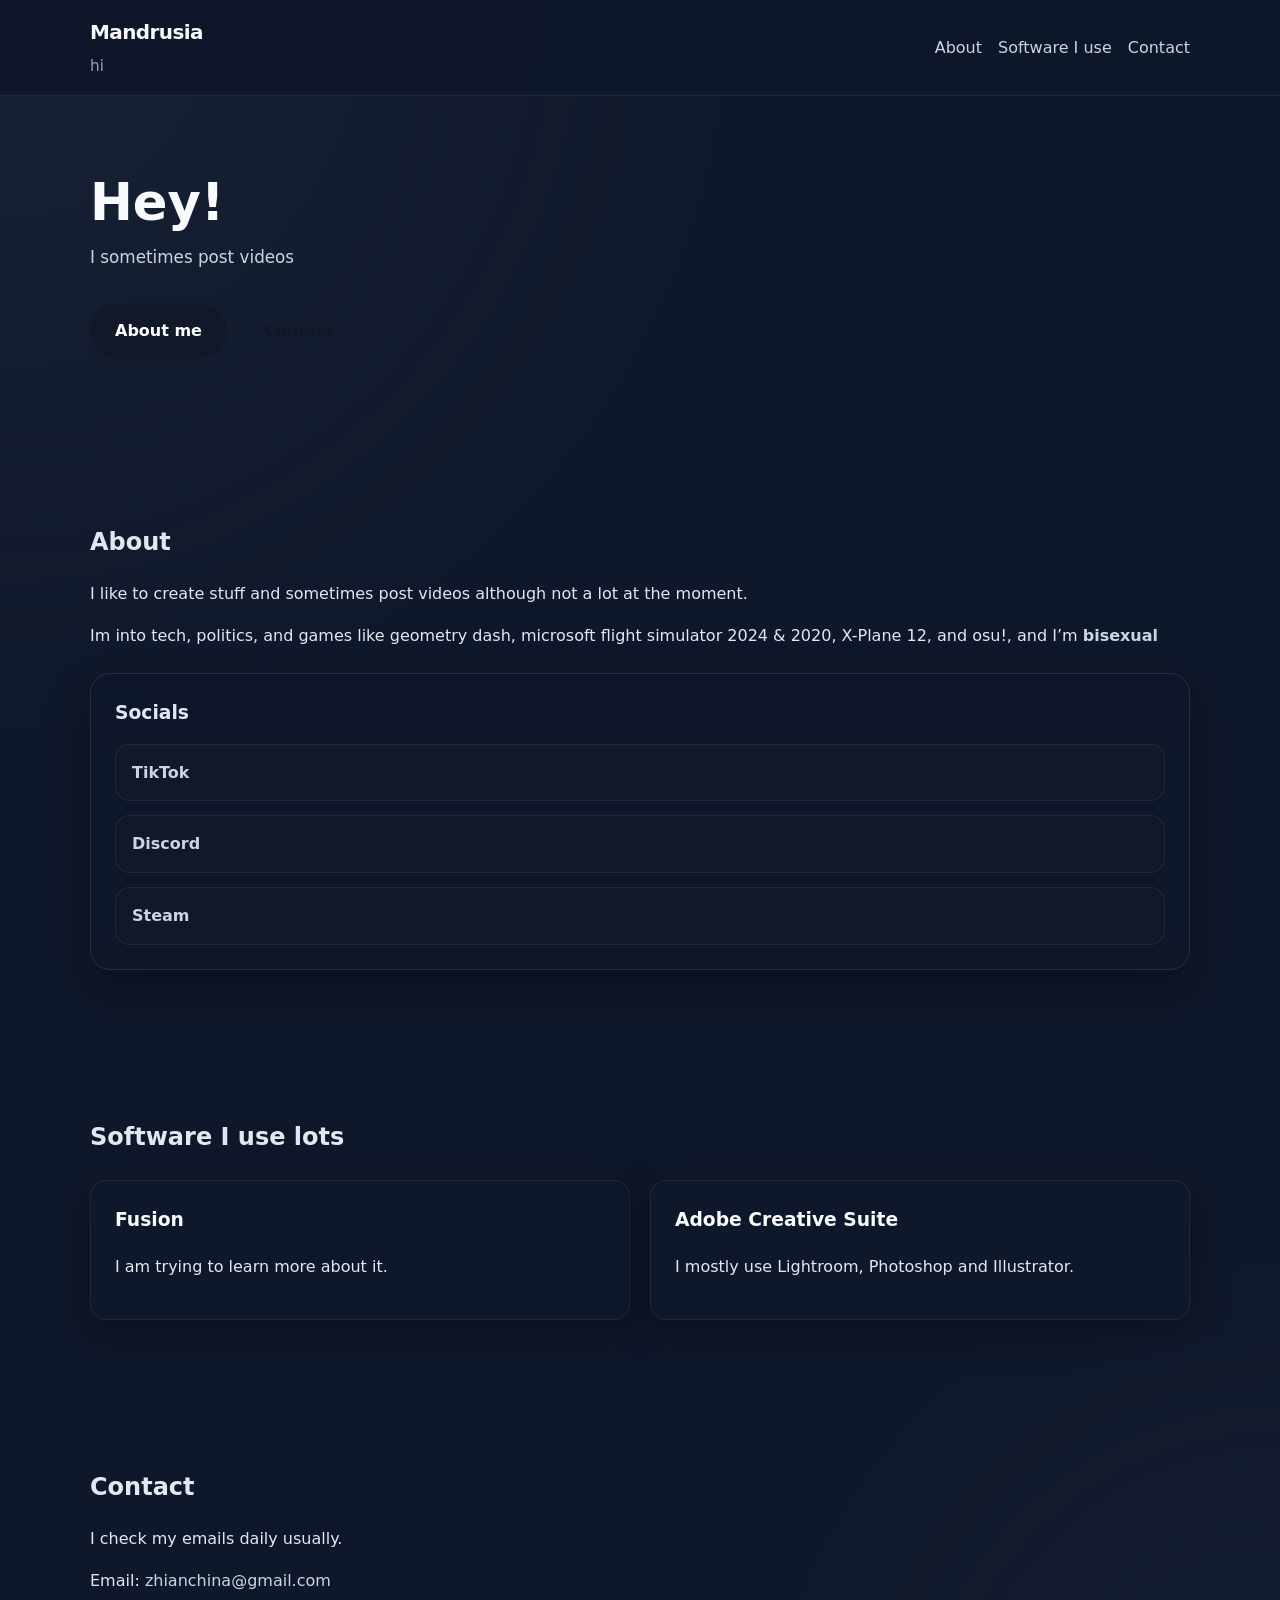
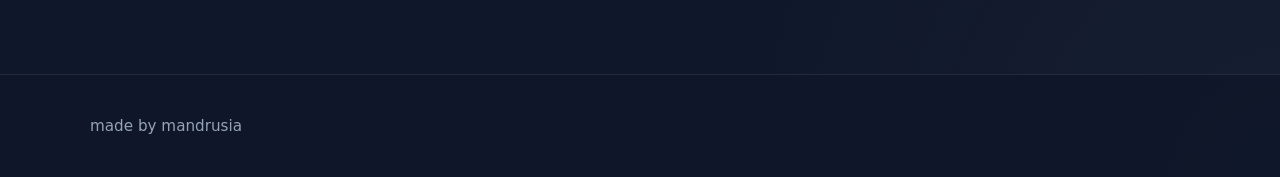
==== index.html @ 4f6c0bfd "Initial personal website base" ====
<!DOCTYPE html>
<html lang="en">
<head>
  <meta charset="UTF-8" />
  <meta name="viewport" content="width=device-width, initial-scale=1.0" />
  <title>Mandrusia</title>
  <link rel="stylesheet" href="styles.css" />
</head>
<body>
  <div class="page-wrapper">
    <header class="site-header">
      <div class="container header-inner">
        <div class="brand">
          <h1>Mandrusia</h1>
          <p class="subtitle">hi</p>
        </div>
        <nav class="site-nav" aria-label="Main navigation">
          <a href="#about">About</a>
          <a href="#projects">Software I use</a>
          <a href="#contact">Contact</a>
        </nav>
      </div>
    </header>

    <main>
      <section class="hero section" id="home">
        <div class="container">
          <h2>Hey!</h2>
          <p>I sometimes post videos</p>
          <div class="hero-actions">
            <a href="#about" class="button">About me</a>
            <a href="#contact" class="button secondary">Contact</a>
          </div>
        </div>
      </section>

      <section class="section" id="about">
        <div class="container">
          <h2>About</h2>
          <p>I like to create stuff and sometimes post videos although not a lot at the moment.</p>
          <p>Im into tech, politics, and games like geometry dash, microsoft flight simulator 2024 & 2020, X-Plane 12, and osu!, and I’m <span class="bisexual-flag" data-text="bisexual">bisexual</span></p>
          <div class="social-card">
            <h3>Socials</h3>
            <ul class="social-list">
              <li><a href="https://www.tiktok.com/@mandrusiatech" target="_blank" rel="noreferrer">TikTok</a></li>
              <li><a href="https://discord.com/users/693631240225685555" target="_blank" rel="noreferrer">Discord</a></li>
              <li><a href="https://steamcommunity.com/id/mandrusia/" target="_blank" rel="noreferrer">Steam</a></li>
            </ul>
          </div>
        </div>
      </section>

      <section class="section" id="projects">
        <div class="container">
          <h2>Software I use lots</h2>
          <div class="card-grid">
            <article class="card">
              <h3>Fusion</h3>
              <p>I am trying to learn more about it.</p>
            </article>
            <article class="card">
              <h3>Adobe Creative Suite</h3>
              <p>I mostly use Lightroom, Photoshop and Illustrator.</p>
            </article>
          </div>
        </div>
      </section>

      <section class="section" id="contact">
        <div class="container">
          <h2>Contact</h2>
          <p>I check my emails daily usually.</p>
          <p class="contact-info">Email: <a href="mailto:zhianchina@gmail.com">zhianchina@gmail.com</a></p>
        </div>
      </section>
    </main>

    <footer class="site-footer">
      <div class="container footer-inner">
        <p>made by mandrusia</p>
      </div>
    </footer>
  </div>
</body>
</html>
---- styles.css ----
:root {
  color-scheme: dark;
  font-family: Inter, system-ui, -apple-system, BlinkMacSystemFont, "Segoe UI", sans-serif;
  font-size: 16px;
  background: #0f172a;
  color: #e2e8f0;
}

* {
  box-sizing: border-box;
}

html,
body {
  margin: 0;
  min-height: 100%;
}

body {
  line-height: 1.6;
  background: radial-gradient(circle at top left, rgba(148, 163, 184, 0.08), transparent 35%),
    radial-gradient(circle at bottom right, rgba(148, 163, 184, 0.06), transparent 25%),
    #0f172a;
  color: #e2e8f0;
}

img {
  max-width: 100%;
  display: block;
}

a {
  color: #cbd5e1;
  text-decoration: none;
}

a:hover,
a:focus-visible {
  text-decoration: underline;
}

.page-wrapper {
  display: flex;
  flex-direction: column;
  min-height: 100vh;
}

.container {
  width: min(1100px, calc(100% - 2rem));
  margin: 0 auto;
}

.site-header {
  position: sticky;
  top: 0;
  z-index: 10;
  background: rgba(15, 23, 42, 0.95);
  backdrop-filter: blur(18px);
  border-bottom: 1px solid rgba(148, 163, 184, 0.12);
}

.header-inner {
  display: flex;
  align-items: center;
  justify-content: space-between;
  gap: 1rem;
  padding: 1rem 0;
}

.brand h1 {
  margin: 0;
  font-size: 1.25rem;
  letter-spacing: -0.03em;
  color: #f8fafc;
}

.brand .subtitle {
  margin: 0.4rem 0 0;
  color: #94a3b8;
  font-size: 0.95rem;
}

.site-nav {
  display: flex;
  gap: 1rem;
  flex-wrap: wrap;
}

.site-nav a {
  color: #cbd5e1;
  font-weight: 500;
}

.site-nav a:hover,
.site-nav a:focus-visible {
  color: #a5b4fc;
}

.section {
  padding: 4rem 0;
}

.hero {
  padding-top: 5rem;
  padding-bottom: 5rem;
}

.hero h2 {
  margin: 0 0 1rem;
  font-size: clamp(2.4rem, 4vw, 4.5rem);
  line-height: 1.02;
  color: #f8fafc;
}

.hero p {
  max-width: 42rem;
  margin: 0 0 2rem;
  color: #cbd5e1;
  font-size: 1.05rem;
}

.bisexual-flag {
  display: inline-block;
  color: #cbd5e1;
  font-weight: 700;
  transition: color 220ms ease, transform 220ms ease;
}

.bisexual-flag:hover,
.bisexual-flag:focus-visible {
  color: transparent;
  background-image: linear-gradient(45deg, #D60270 0%, #D60270 33.333%, #9B4F96 33.333%, #9B4F96 66.666%, #0038A8 66.666%, #0038A8 100%);
  background-clip: text;
  -webkit-background-clip: text;
  -webkit-text-fill-color: transparent;
  transform: translateY(-1px);
}

.hero-actions {
  display: flex;
  flex-wrap: wrap;
  gap: 0.75rem;
}

.button {
  position: relative;
  overflow: hidden;
  display: inline-flex;
  align-items: center;
  justify-content: center;
  padding: 0.9rem 1.5rem;
  border-radius: 999px;
  border: 1px solid transparent;
  background: #111827;
  color: white;
  font-weight: 600;
  transition: color 220ms ease, transform 220ms ease;
  z-index: 1;
}

.button::before {
  content: "";
  position: absolute;
  inset: 0;
  background: linear-gradient(
    45deg,
    rgba(255, 147, 147, 0.55) 0%,
    rgba(255, 222, 140, 0.55) 22%,
    rgba(177, 224, 174, 0.55) 44%,
    rgba(143, 191, 246, 0.55) 66%,
    rgba(203, 160, 245, 0.55) 88%
  );
  transform: translateX(-110%);
  opacity: 0;
  transition: transform 360ms cubic-bezier(0.22, 1, 0.36, 1), opacity 200ms ease;
  z-index: -1;
}

.button:hover::before,
.button:focus-visible::before {
  transform: translateX(0);
  opacity: 1;
}

.button:hover,
.button:focus-visible {
  color: #111827;
  transform: translateY(-1px);
}

.button.secondary {
  background: transparent;
  color: #111827;
  border-color: rgba(17, 24, 39, 0.12);
}

.button > * {
  position: relative;
  z-index: 1;
}

.card-grid {
  display: grid;
  grid-template-columns: repeat(auto-fit, minmax(260px, 1fr));
  gap: 1.25rem;
  margin-top: 1.5rem;
}

.card {
  padding: 1.5rem;
  background: #0f172a;
  border: 1px solid rgba(148, 163, 184, 0.12);
  border-radius: 1rem;
  box-shadow: 0 12px 40px rgba(0, 0, 0, 0.3);
}

.card h3 {
  margin-top: 0;
  color: #f8fafc;
}

.social-card {
  margin-top: 1.5rem;
  padding: 1.5rem;
  background: linear-gradient(180deg, rgba(15, 23, 42, 0.96), rgba(15, 23, 42, 0.98));
  border: 1px solid rgba(148, 163, 184, 0.16);
  border-radius: 1.25rem;
  box-shadow: 0 18px 45px rgba(0, 0, 0, 0.3);
}

.social-card h3 {
  margin: 0 0 1rem;
  color: #e2e8f0;
}

.social-list {
  list-style: none;
  margin: 0;
  padding: 0;
  display: grid;
  gap: 0.85rem;
}

.social-list li {
  background: #111827;
  border: 1px solid rgba(148, 163, 184, 0.12);
  border-radius: 0.9rem;
}

.social-list a {
  display: block;
  position: relative;
  width: 100%;
  padding: 0.95rem 1rem;
  color: #cbd5e1;
  font-weight: 600;
  overflow: hidden;
  border-radius: 0.9rem;
  transition: color 220ms ease, transform 220ms ease;
}

.social-list a::before {
  content: "";
  position: absolute;
  inset: 0;
  border-radius: inherit;
  background: linear-gradient(
    45deg,
    rgba(255, 99, 132, 0.35) 0%,
    rgba(253, 186, 116, 0.35) 22%,
    rgba(110, 231, 183, 0.35) 44%,
    rgba(129, 140, 248, 0.35) 66%,
    rgba(192, 132, 252, 0.35) 88%
  );
  transform: translateX(-110%);
  opacity: 0;
  transition: transform 360ms cubic-bezier(0.22, 1, 0.36, 1), opacity 200ms ease;
  z-index: -1;
}

.social-list a:hover::before,
.social-list a:focus-visible::before {
  transform: translateX(0);
  opacity: 1;
}

.social-list a:hover,
.social-list a:focus-visible {
  color: #111827;
  transform: translateY(-1px);
  text-decoration: none;
}

.social-list a:hover,
.social-list a:focus-visible {
  text-decoration: none;
}

.site-footer {
  margin-top: auto;
  padding: 1.5rem 0;
  border-top: 1px solid rgba(148, 163, 184, 0.14);
  background: rgba(15, 23, 42, 0.95);
}

.footer-inner {
  display: flex;
  justify-content: space-between;
  align-items: center;
  gap: 1rem;
  color: #94a3b8;
  font-size: 0.95rem;
}

.contact-info {
  margin-top: 1rem;
}

@media (max-width: 720px) {
  .header-inner,
  .footer-inner {
    flex-direction: column;
    align-items: flex-start;
  }

  .hero-actions {
    flex-direction: column;
    align-items: flex-start;
  }
}
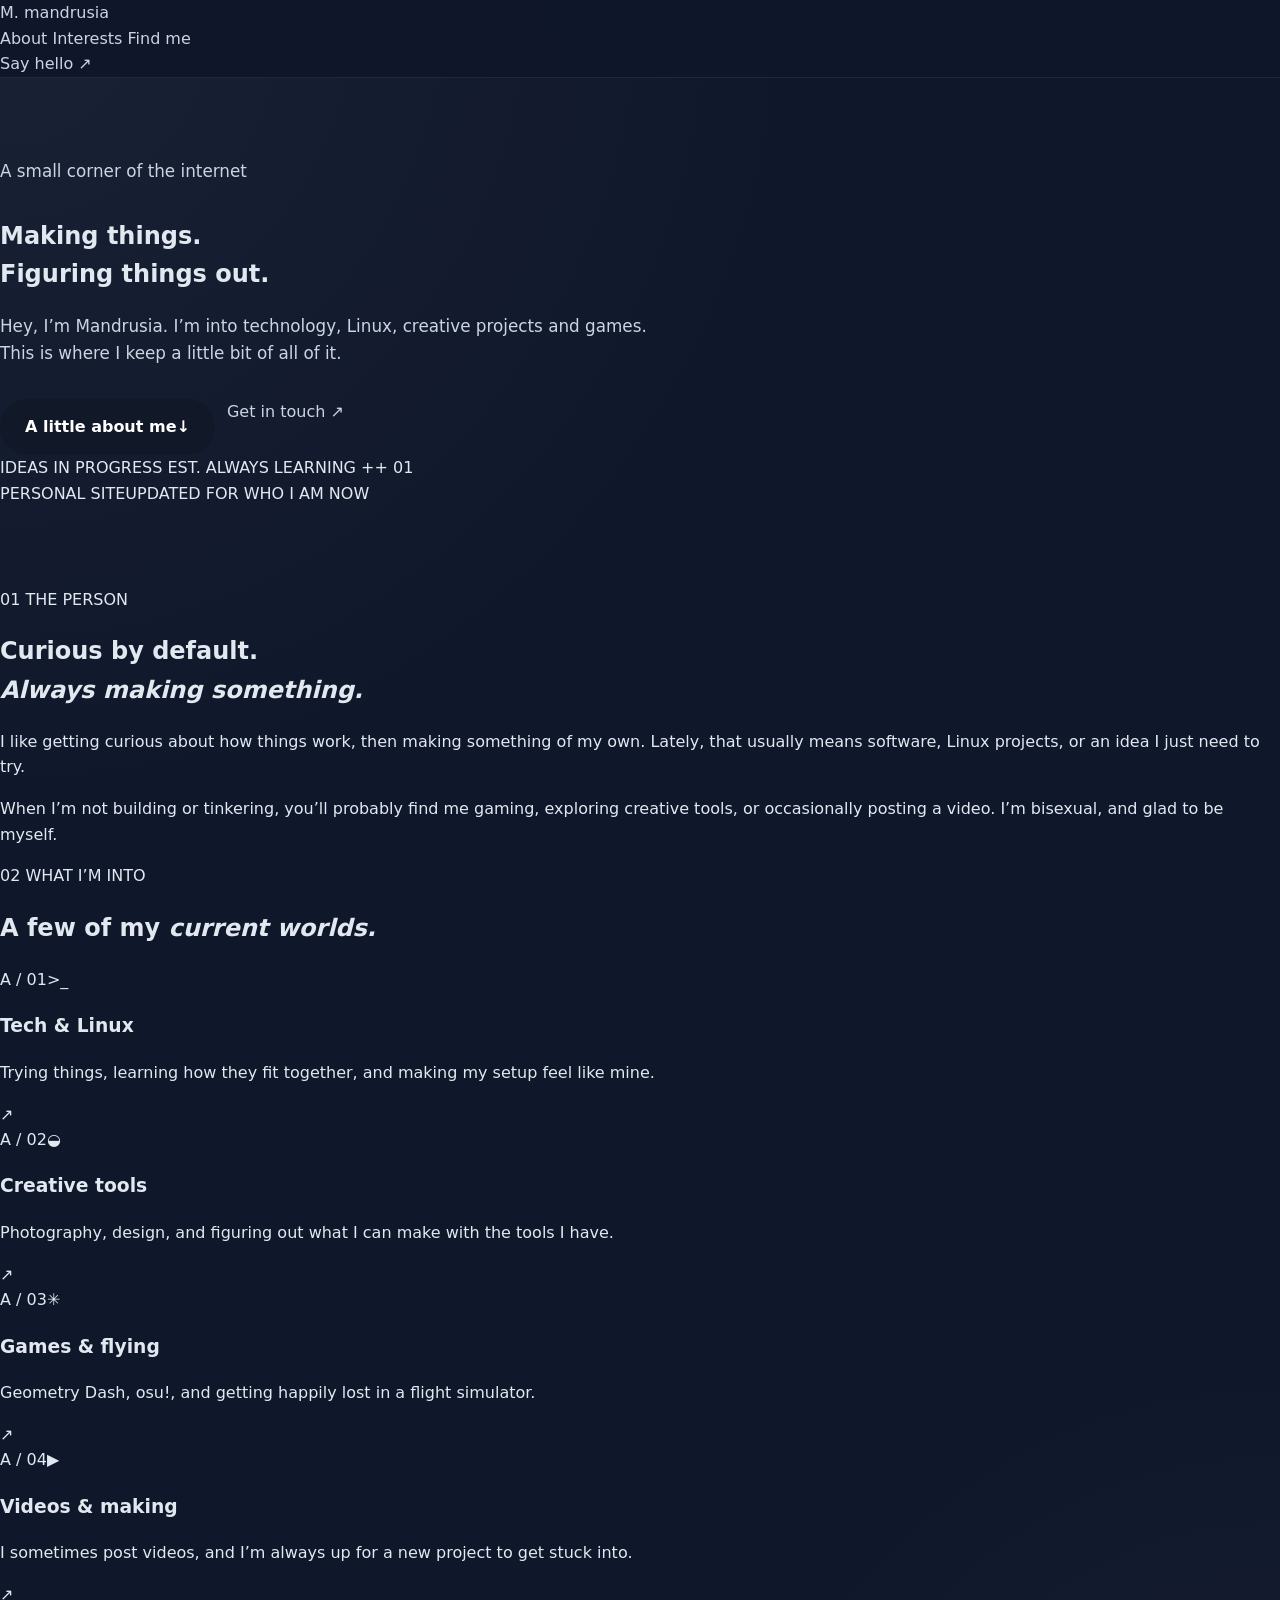
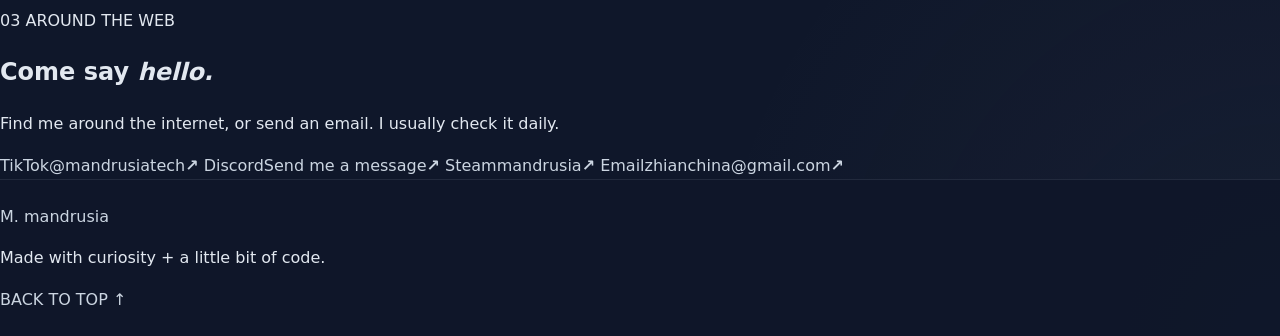
==== commit f86cf4fa: "Revamp personal homepage content and layout" ====
--- a/index.html
+++ b/index.html
@@ -3,82 +3,106 @@
 <head>
   <meta charset="UTF-8" />
   <meta name="viewport" content="width=device-width, initial-scale=1.0" />
-  <title>Mandrusia</title>
+  <meta name="theme-color" content="#10120f" />
+  <meta name="description" content="The personal corner of the internet belonging to Mandrusia: software, Linux, creative projects, and games." />
+  <title>Mandrusia — making things, figuring things out</title>
+  <link rel="preconnect" href="https://fonts.googleapis.com" />
+  <link rel="preconnect" href="https://fonts.gstatic.com" crossorigin />
+  <link href="https://fonts.googleapis.com/css2?family=DM+Mono:wght@400;500&family=Manrope:wght@400;500;600;700;800&display=swap" rel="stylesheet" />
   <link rel="stylesheet" href="styles.css" />
 </head>
 <body>
-  <div class="page-wrapper">
+  <div class="site-shell">
     <header class="site-header">
-      <div class="container header-inner">
-        <div class="brand">
-          <h1>Mandrusia</h1>
-          <p class="subtitle">hi</p>
-        </div>
-        <nav class="site-nav" aria-label="Main navigation">
-          <a href="#about">About</a>
-          <a href="#projects">Software I use</a>
-          <a href="#contact">Contact</a>
-        </nav>
-      </div>
+      <a class="wordmark" href="#top" aria-label="Mandrusia home"><span class="wordmark-mark">M<span>.</span></span> mandrusia</a>
+      <nav aria-label="Main navigation">
+        <a href="#about">About</a>
+        <a href="#interests">Interests</a>
+        <a href="#find-me">Find me</a>
+      </nav>
+      <a class="header-link" href="mailto:zhianchina@gmail.com">Say hello <span aria-hidden="true">↗</span></a>
     </header>
 
-    <main>
-      <section class="hero section" id="home">
-        <div class="container">
-          <h2>Hey!</h2>
-          <p>I sometimes post videos</p>
+    <main id="top">
+      <section class="hero">
+        <div class="hero-copy">
+          <p class="eyebrow"><span class="status-dot"></span> A small corner of the internet</p>
+          <h1>Making things.<br /><span>Figuring things out.</span></h1>
+          <p class="hero-intro">Hey, I’m Mandrusia. I’m into technology, Linux, creative projects and games. This is where I keep a little bit of all of it.</p>
           <div class="hero-actions">
-            <a href="#about" class="button">About me</a>
-            <a href="#contact" class="button secondary">Contact</a>
+            <a class="button button-primary" href="#about">A little about me <span aria-hidden="true">↓</span></a>
+            <a class="text-link" href="mailto:zhianchina@gmail.com">Get in touch <span aria-hidden="true">↗</span></a>
+          </div>
+        </div>
+        <div class="hero-art" aria-hidden="true">
+          <div class="orbit orbit-one"></div><div class="orbit orbit-two"></div>
+          <div class="orb orb-large"></div><div class="orb orb-small"></div>
+          <span class="art-label label-top">IDEAS IN PROGRESS</span>
+          <span class="art-label label-bottom">EST. ALWAYS LEARNING</span>
+          <span class="art-cross cross-one">+</span><span class="art-cross cross-two">+</span>
+          <span class="art-number">01</span>
+        </div>
+        <div class="hero-meta"><span>PERSONAL SITE</span><span>UPDATED FOR WHO I AM NOW <i></i></span></div>
+      </section>
+
+      <section class="intro section-grid" id="about">
+        <div class="section-label"><span>01</span> THE PERSON</div>
+        <div class="section-content">
+          <h2>Curious by default.<br /><em>Always making something.</em></h2>
+          <div class="intro-columns">
+            <p>I like getting curious about how things work, then making something of my own. Lately, that usually means software, Linux projects, or an idea I just need to try.</p>
+            <p>When I’m not building or tinkering, you’ll probably find me gaming, exploring creative tools, or occasionally posting a video. I’m bisexual, and glad to be myself.</p>
           </div>
         </div>
       </section>
 
-      <section class="section" id="about">
-        <div class="container">
-          <h2>About</h2>
-          <p>I like to create stuff and sometimes post videos although not a lot at the moment.</p>
-          <p>Im into tech, politics, and games like geometry dash, microsoft flight simulator 2024 & 2020, X-Plane 12, and osu!, and I’m <span class="bisexual-flag" data-text="bisexual">bisexual</span></p>
-          <div class="social-card">
-            <h3>Socials</h3>
-            <ul class="social-list">
-              <li><a href="https://www.tiktok.com/@mandrusiatech" target="_blank" rel="noreferrer">TikTok</a></li>
-              <li><a href="https://discord.com/users/693631240225685555" target="_blank" rel="noreferrer">Discord</a></li>
-              <li><a href="https://steamcommunity.com/id/mandrusia/" target="_blank" rel="noreferrer">Steam</a></li>
-            </ul>
-          </div>
-        </div>
-      </section>
-
-      <section class="section" id="projects">
-        <div class="container">
-          <h2>Software I use lots</h2>
-          <div class="card-grid">
-            <article class="card">
-              <h3>Fusion</h3>
-              <p>I am trying to learn more about it.</p>
+      <section class="interests section-grid" id="interests">
+        <div class="section-label"><span>02</span> WHAT I’M INTO</div>
+        <div class="section-content">
+          <h2>A few of my <em>current worlds.</em></h2>
+          <div class="interest-grid">
+            <article class="interest-card">
+              <span class="card-index">A / 01</span><span class="card-icon icon-terminal">&gt;_</span>
+              <h3>Tech &amp; Linux</h3><p>Trying things, learning how they fit together, and making my setup feel like mine.</p>
+              <span class="card-arrow" aria-hidden="true">↗</span>
             </article>
-            <article class="card">
-              <h3>Adobe Creative Suite</h3>
-              <p>I mostly use Lightroom, Photoshop and Illustrator.</p>
+            <article class="interest-card">
+              <span class="card-index">A / 02</span><span class="card-icon icon-shape">◒</span>
+              <h3>Creative tools</h3><p>Photography, design, and figuring out what I can make with the tools I have.</p>
+              <span class="card-arrow" aria-hidden="true">↗</span>
+            </article>
+            <article class="interest-card">
+              <span class="card-index">A / 03</span><span class="card-icon icon-game">✳</span>
+              <h3>Games &amp; flying</h3><p>Geometry Dash, osu!, and getting happily lost in a flight simulator.</p>
+              <span class="card-arrow" aria-hidden="true">↗</span>
+            </article>
+            <article class="interest-card">
+              <span class="card-index">A / 04</span><span class="card-icon icon-video">▶</span>
+              <h3>Videos &amp; making</h3><p>I sometimes post videos, and I’m always up for a new project to get stuck into.</p>
+              <span class="card-arrow" aria-hidden="true">↗</span>
             </article>
           </div>
         </div>
       </section>
 
-      <section class="section" id="contact">
-        <div class="container">
-          <h2>Contact</h2>
-          <p>I check my emails daily usually.</p>
-          <p class="contact-info">Email: <a href="mailto:zhianchina@gmail.com">zhianchina@gmail.com</a></p>
+      <section class="socials section-grid" id="find-me">
+        <div class="section-label"><span>03</span> AROUND THE WEB</div>
+        <div class="section-content social-content">
+          <div><h2>Come say <em>hello.</em></h2><p>Find me around the internet, or send an email. I usually check it daily.</p></div>
+          <div class="social-links">
+            <a href="https://www.tiktok.com/@mandrusiatech" target="_blank" rel="noopener noreferrer"><span>TikTok</span><span>@mandrusiatech</span><b aria-hidden="true">↗</b></a>
+            <a href="https://discord.com/users/693631240225685555" target="_blank" rel="noopener noreferrer"><span>Discord</span><span>Send me a message</span><b aria-hidden="true">↗</b></a>
+            <a href="https://steamcommunity.com/id/mandrusia/" target="_blank" rel="noopener noreferrer"><span>Steam</span><span>mandrusia</span><b aria-hidden="true">↗</b></a>
+            <a href="mailto:zhianchina@gmail.com"><span>Email</span><span>zhianchina@gmail.com</span><b aria-hidden="true">↗</b></a>
+          </div>
         </div>
       </section>
     </main>
 
     <footer class="site-footer">
-      <div class="container footer-inner">
-        <p>made by mandrusia</p>
-      </div>
+      <a class="wordmark" href="#top"><span class="wordmark-mark">M<span>.</span></span> mandrusia</a>
+      <p>Made with curiosity <span aria-label="and">+</span> a little bit of code.</p>
+      <a href="#top" class="back-top">BACK TO TOP ↑</a>
     </footer>
   </div>
 </body>
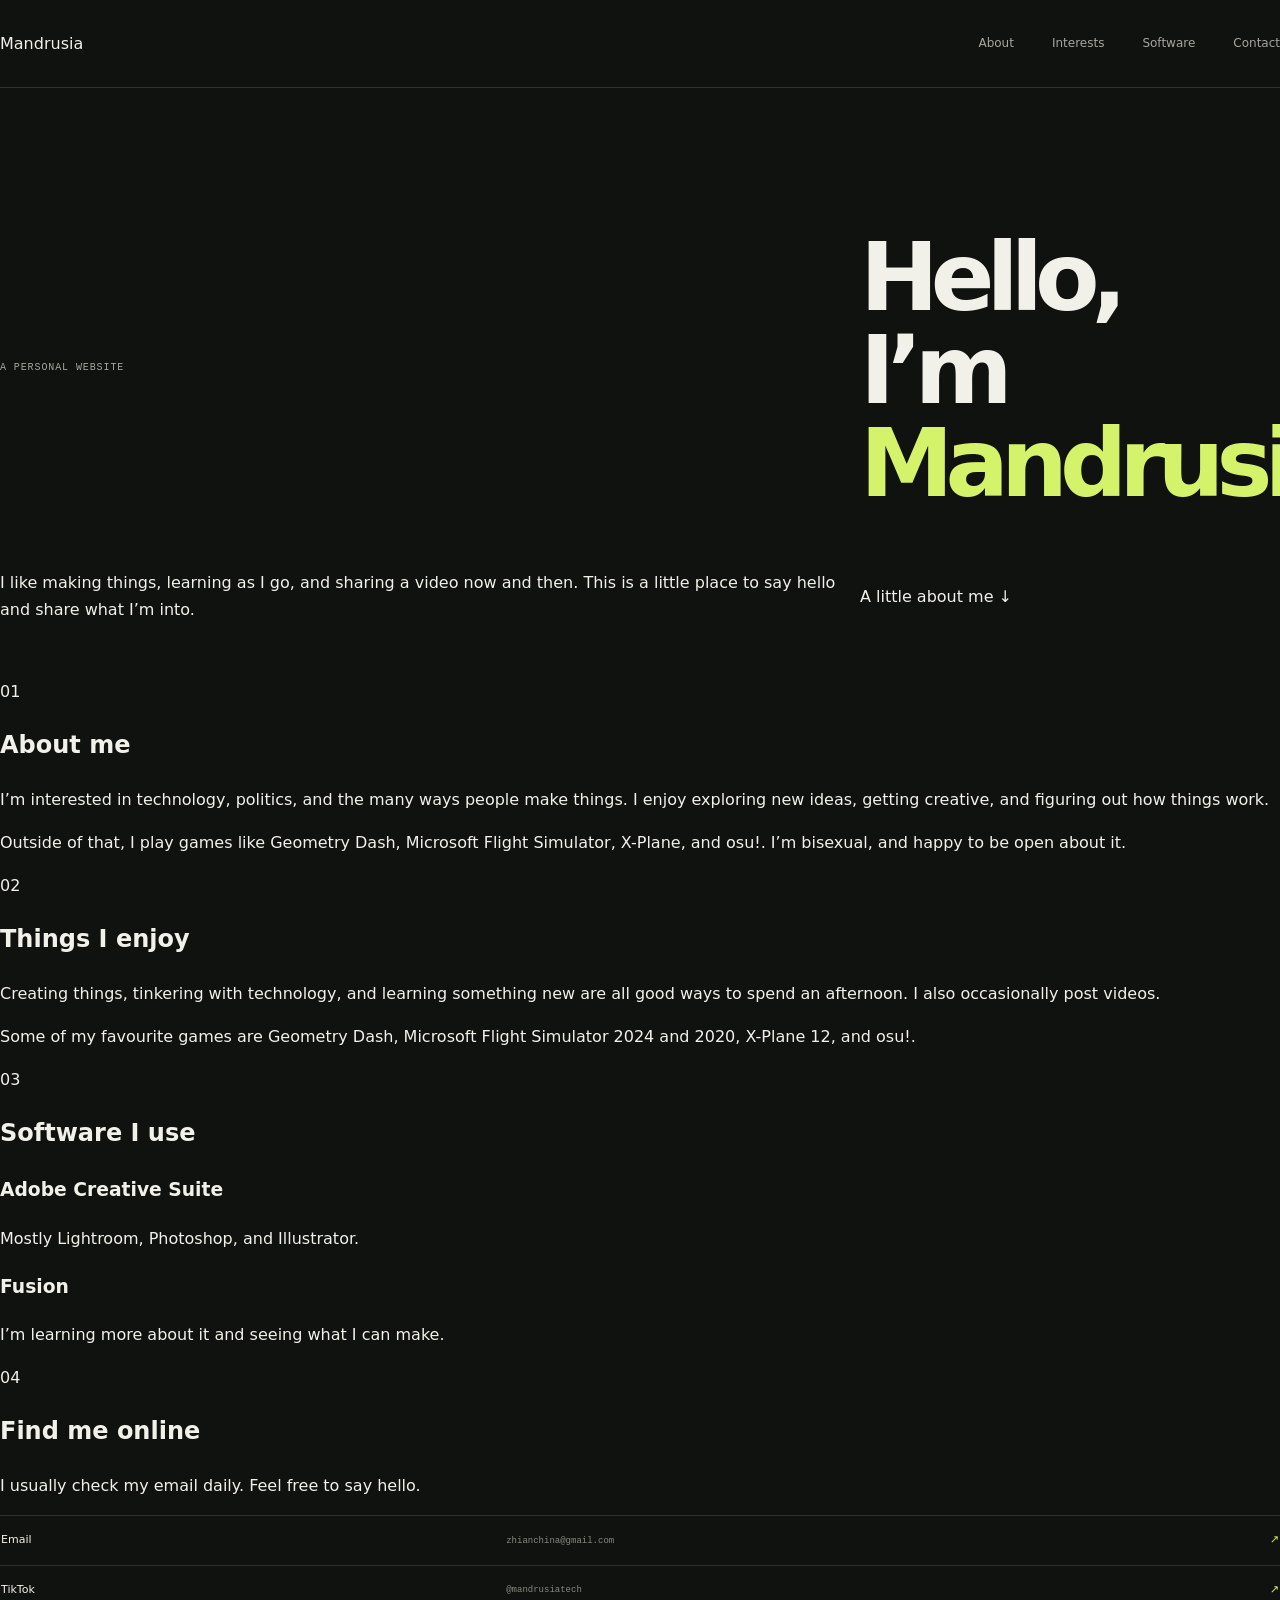
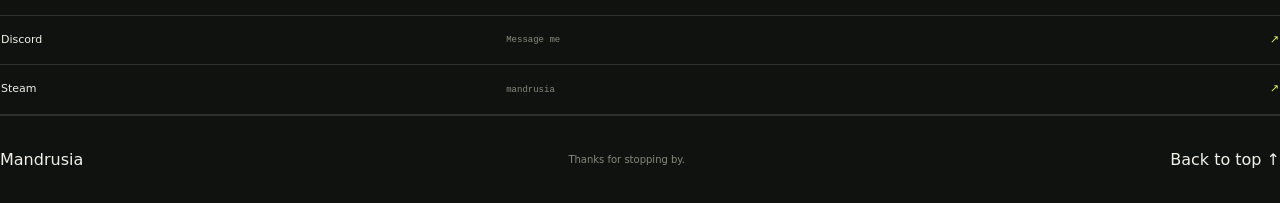
==== commit eac1bf90: "Simplify personal site copy and structure" ====
--- a/index.html
+++ b/index.html
@@ -1,108 +1,75 @@
-<!DOCTYPE html>
+<!doctype html>
 <html lang="en">
 <head>
-  <meta charset="UTF-8" />
-  <meta name="viewport" content="width=device-width, initial-scale=1.0" />
-  <meta name="theme-color" content="#10120f" />
-  <meta name="description" content="The personal corner of the internet belonging to Mandrusia: software, Linux, creative projects, and games." />
-  <title>Mandrusia — making things, figuring things out</title>
-  <link rel="preconnect" href="https://fonts.googleapis.com" />
-  <link rel="preconnect" href="https://fonts.gstatic.com" crossorigin />
-  <link href="https://fonts.googleapis.com/css2?family=DM+Mono:wght@400;500&family=Manrope:wght@400;500;600;700;800&display=swap" rel="stylesheet" />
+  <meta charset="utf-8" />
+  <meta name="viewport" content="width=device-width, initial-scale=1" />
+  <meta name="theme-color" content="#000000" />
+  <meta name="description" content="A little about Mandrusia: technology, creative projects, games, and the things I enjoy." />
+  <title>Mandrusia — personal website</title>
   <link rel="stylesheet" href="styles.css" />
 </head>
 <body>
-  <div class="site-shell">
+  <div class="page">
     <header class="site-header">
-      <a class="wordmark" href="#top" aria-label="Mandrusia home"><span class="wordmark-mark">M<span>.</span></span> mandrusia</a>
+      <a class="site-name" href="#top">Mandrusia</a>
       <nav aria-label="Main navigation">
         <a href="#about">About</a>
         <a href="#interests">Interests</a>
-        <a href="#find-me">Find me</a>
+        <a href="#software">Software</a>
+        <a href="#contact">Contact</a>
       </nav>
-      <a class="header-link" href="mailto:zhianchina@gmail.com">Say hello <span aria-hidden="true">↗</span></a>
     </header>
 
     <main id="top">
-      <section class="hero">
-        <div class="hero-copy">
-          <p class="eyebrow"><span class="status-dot"></span> A small corner of the internet</p>
-          <h1>Making things.<br /><span>Figuring things out.</span></h1>
-          <p class="hero-intro">Hey, I’m Mandrusia. I’m into technology, Linux, creative projects and games. This is where I keep a little bit of all of it.</p>
-          <div class="hero-actions">
-            <a class="button button-primary" href="#about">A little about me <span aria-hidden="true">↓</span></a>
-            <a class="text-link" href="mailto:zhianchina@gmail.com">Get in touch <span aria-hidden="true">↗</span></a>
-          </div>
-        </div>
-        <div class="hero-art" aria-hidden="true">
-          <div class="orbit orbit-one"></div><div class="orbit orbit-two"></div>
-          <div class="orb orb-large"></div><div class="orb orb-small"></div>
-          <span class="art-label label-top">IDEAS IN PROGRESS</span>
-          <span class="art-label label-bottom">EST. ALWAYS LEARNING</span>
-          <span class="art-cross cross-one">+</span><span class="art-cross cross-two">+</span>
-          <span class="art-number">01</span>
-        </div>
-        <div class="hero-meta"><span>PERSONAL SITE</span><span>UPDATED FOR WHO I AM NOW <i></i></span></div>
+      <section class="hero" aria-labelledby="greeting">
+        <p class="eyebrow">A personal website</p>
+        <h1 id="greeting">Hello, I’m <span>Mandrusia.</span></h1>
+        <p class="lead">I like making things, learning as I go, and sharing a video now and then. This is a little place to say hello and share what I’m into.</p>
+        <a class="inline-link" href="#about">A little about me <span aria-hidden="true">↓</span></a>
       </section>
 
-      <section class="intro section-grid" id="about">
-        <div class="section-label"><span>01</span> THE PERSON</div>
-        <div class="section-content">
-          <h2>Curious by default.<br /><em>Always making something.</em></h2>
-          <div class="intro-columns">
-            <p>I like getting curious about how things work, then making something of my own. Lately, that usually means software, Linux projects, or an idea I just need to try.</p>
-            <p>When I’m not building or tinkering, you’ll probably find me gaming, exploring creative tools, or occasionally posting a video. I’m bisexual, and glad to be myself.</p>
-          </div>
+      <section class="content-section" id="about">
+        <div class="section-heading"><span class="section-number">01</span><h2>About me</h2></div>
+        <div class="section-body">
+          <p>I’m interested in technology, politics, and the many ways people make things. I enjoy exploring new ideas, getting creative, and figuring out how things work.</p>
+          <p>Outside of that, I play games like Geometry Dash, Microsoft Flight Simulator, X-Plane, and osu!. I’m bisexual, and happy to be open about it.</p>
         </div>
       </section>
 
-      <section class="interests section-grid" id="interests">
-        <div class="section-label"><span>02</span> WHAT I’M INTO</div>
-        <div class="section-content">
-          <h2>A few of my <em>current worlds.</em></h2>
-          <div class="interest-grid">
-            <article class="interest-card">
-              <span class="card-index">A / 01</span><span class="card-icon icon-terminal">&gt;_</span>
-              <h3>Tech &amp; Linux</h3><p>Trying things, learning how they fit together, and making my setup feel like mine.</p>
-              <span class="card-arrow" aria-hidden="true">↗</span>
-            </article>
-            <article class="interest-card">
-              <span class="card-index">A / 02</span><span class="card-icon icon-shape">◒</span>
-              <h3>Creative tools</h3><p>Photography, design, and figuring out what I can make with the tools I have.</p>
-              <span class="card-arrow" aria-hidden="true">↗</span>
-            </article>
-            <article class="interest-card">
-              <span class="card-index">A / 03</span><span class="card-icon icon-game">✳</span>
-              <h3>Games &amp; flying</h3><p>Geometry Dash, osu!, and getting happily lost in a flight simulator.</p>
-              <span class="card-arrow" aria-hidden="true">↗</span>
-            </article>
-            <article class="interest-card">
-              <span class="card-index">A / 04</span><span class="card-icon icon-video">▶</span>
-              <h3>Videos &amp; making</h3><p>I sometimes post videos, and I’m always up for a new project to get stuck into.</p>
-              <span class="card-arrow" aria-hidden="true">↗</span>
-            </article>
-          </div>
+      <section class="content-section" id="interests">
+        <div class="section-heading"><span class="section-number">02</span><h2>Things I enjoy</h2></div>
+        <div class="section-body">
+          <p>Creating things, tinkering with technology, and learning something new are all good ways to spend an afternoon. I also occasionally post videos.</p>
+          <p>Some of my favourite games are <span class="plain-list">Geometry Dash, Microsoft Flight Simulator 2024 and 2020, X-Plane 12, and osu!.</span></p>
         </div>
       </section>
 
-      <section class="socials section-grid" id="find-me">
-        <div class="section-label"><span>03</span> AROUND THE WEB</div>
-        <div class="section-content social-content">
-          <div><h2>Come say <em>hello.</em></h2><p>Find me around the internet, or send an email. I usually check it daily.</p></div>
+      <section class="content-section" id="software">
+        <div class="section-heading"><span class="section-number">03</span><h2>Software I use</h2></div>
+        <div class="section-body software-list">
+          <article><h3>Adobe Creative Suite</h3><p>Mostly Lightroom, Photoshop, and Illustrator.</p></article>
+          <article><h3>Fusion</h3><p>I’m learning more about it and seeing what I can make.</p></article>
+        </div>
+      </section>
+
+      <section class="content-section contact-section" id="contact">
+        <div class="section-heading"><span class="section-number">04</span><h2>Find me online</h2></div>
+        <div class="section-body">
+          <p>I usually check my email daily. Feel free to say hello.</p>
           <div class="social-links">
+            <a href="mailto:zhianchina@gmail.com"><span>Email</span><span>zhianchina@gmail.com</span><b aria-hidden="true">↗</b></a>
             <a href="https://www.tiktok.com/@mandrusiatech" target="_blank" rel="noopener noreferrer"><span>TikTok</span><span>@mandrusiatech</span><b aria-hidden="true">↗</b></a>
-            <a href="https://discord.com/users/693631240225685555" target="_blank" rel="noopener noreferrer"><span>Discord</span><span>Send me a message</span><b aria-hidden="true">↗</b></a>
+            <a href="https://discord.com/users/693631240225685555" target="_blank" rel="noopener noreferrer"><span>Discord</span><span>Message me</span><b aria-hidden="true">↗</b></a>
             <a href="https://steamcommunity.com/id/mandrusia/" target="_blank" rel="noopener noreferrer"><span>Steam</span><span>mandrusia</span><b aria-hidden="true">↗</b></a>
-            <a href="mailto:zhianchina@gmail.com"><span>Email</span><span>zhianchina@gmail.com</span><b aria-hidden="true">↗</b></a>
           </div>
         </div>
       </section>
     </main>
 
     <footer class="site-footer">
-      <a class="wordmark" href="#top"><span class="wordmark-mark">M<span>.</span></span> mandrusia</a>
-      <p>Made with curiosity <span aria-label="and">+</span> a little bit of code.</p>
-      <a href="#top" class="back-top">BACK TO TOP ↑</a>
+      <a class="site-name" href="#top">Mandrusia</a>
+      <p>Thanks for stopping by.</p>
+      <a class="top-link" href="#top">Back to top ↑</a>
     </footer>
   </div>
 </body>
--- a/styles.css
+++ b/styles.css
@@ -1,330 +1,115 @@
 :root {
   color-scheme: dark;
-  font-family: Inter, system-ui, -apple-system, BlinkMacSystemFont, "Segoe UI", sans-serif;
-  font-size: 16px;
-  background: #0f172a;
-  color: #e2e8f0;
+  --bg: #10120f;
+  --panel: #171a16;
+  --text: #f1f0e9;
+  --muted: #a5a79d;
+  --line: rgba(225, 229, 211, .14);
+  --lime: #d4f36a;
+  --mono: "DM Mono", monospace;
+  --sans: "Manrope", system-ui, sans-serif;
 }
-
-* {
-  box-sizing: border-box;
+* { box-sizing: border-box; }
+html { scroll-behavior: smooth; scroll-padding-top: 92px; }
+body { margin: 0; background: var(--bg); color: var(--text); font: 16px/1.7 var(--sans); }
+a { color: inherit; text-decoration: none; }
+a:focus-visible { outline: 2px solid var(--lime); outline-offset: 5px; }
+::selection { color: var(--bg); background: var(--lime); }
+.site-shell { width: min(1200px, calc(100% - 88px)); margin-inline: auto; }
+.site-header { height: 88px; display: flex; align-items: center; justify-content: space-between; border-bottom: 1px solid var(--line); }
+.wordmark { display: inline-flex; gap: 10px; align-items: center; font-size: 14px; font-weight: 800; letter-spacing: -.04em; }
+.wordmark-mark { font-size: 19px; letter-spacing: -.1em; }
+.wordmark-mark span { color: var(--lime); }
+.site-header nav { display: flex; gap: 38px; color: var(--muted); font-size: 12px; }
+.site-header nav a, .header-link, .text-link { transition: color .2s ease; }
+.site-header nav a:hover, .header-link:hover, .text-link:hover { color: var(--lime); }
+.header-link { font-size: 12px; font-weight: 700; }
+.header-link span { color: var(--lime); margin-left: 8px; }
+.hero { min-height: 590px; padding: 105px 0 28px; position: relative; display: grid; grid-template-columns: 1fr 420px; align-items: center; }
+.hero-copy { position: relative; z-index: 1; padding-bottom: 48px; }
+.eyebrow, .section-label, .hero-meta, .art-label, .art-number, .card-index, .back-top { font: 10px/1.5 var(--mono); letter-spacing: .09em; }
+.eyebrow { display: flex; align-items: center; gap: 10px; color: var(--muted); text-transform: uppercase; }
+.status-dot { width: 7px; height: 7px; border-radius: 50%; background: var(--lime); box-shadow: 0 0 14px rgba(212,243,106,.55); }
+h1 { margin: 28px 0 22px; font-size: clamp(54px, 7.6vw, 94px); line-height: .99; letter-spacing: -.085em; font-weight: 600; }
+h1 span { color: var(--lime); }
+.hero-intro { max-width: 475px; color: var(--muted); font-size: 15px; line-height: 1.9; }
+.hero-actions { display: flex; align-items: center; gap: 27px; margin-top: 34px; }
+.button { display: inline-flex; gap: 22px; align-items: center; padding: 12px 17px; font-size: 11px; font-weight: 800; }
+.button-primary { color: #14170f; background: var(--lime); transition: transform .2s, background .2s; }
+.button-primary:hover { transform: translateY(-3px); background: #e3ff91; }
+.text-link { color: var(--muted); font-size: 11px; font-weight: 700; }
+.text-link span { margin-left: 8px; }
+.hero-art { justify-self: end; width: 390px; height: 390px; position: relative; display: grid; place-items: center; overflow: hidden; background: radial-gradient(ellipse at center, #242a1d 0%, #171a14 48%, #10120f 72%); }
+.hero-art::before { position: absolute; content: ""; inset: 0; opacity: .22; background-image: linear-gradient(rgba(255,255,255,.06) 1px, transparent 1px), linear-gradient(90deg, rgba(255,255,255,.06) 1px, transparent 1px); background-size: 38px 38px; mask-image: radial-gradient(ellipse, black, transparent 75%); }
+.orbit { position: absolute; border: 1px solid rgba(212,243,106,.16); border-radius: 50%; transform: rotate(-28deg); }
+.orbit-one { width: 310px; height: 126px; }
+.orbit-two { width: 355px; height: 205px; transform: rotate(43deg); }
+.orb { position: absolute; border-radius: 50%; }
+.orb-large { width: 168px; height: 168px; background: radial-gradient(circle at 34% 28%, #edffb7 0%, #d4f36a 19%, #829d3c 52%, #343c24 76%); box-shadow: inset -13px -17px 32px rgba(0,0,0,.42), 0 0 75px rgba(186,218,95,.19); }
+.orb-small { width: 31px; height: 31px; top: 66px; right: 60px; background: radial-gradient(circle at 35% 30%, #f3ffcf, #9db551 60%, #4b5b2d); box-shadow: 0 0 28px rgba(212,243,106,.22); }
+.art-label { position: absolute; color: #a6ad91; font-size: 8px; }
+.label-top { top: 30px; left: 28px; }.label-bottom { bottom: 27px; right: 27px; }
+.art-cross { position: absolute; color: var(--lime); font: 20px var(--mono); }
+.cross-one { top: 102px; left: 67px; }.cross-two { bottom: 100px; right: 72px; }
+.art-number { position: absolute; bottom: 27px; left: 28px; color: #606653; }
+.hero-meta { position: absolute; bottom: 24px; left: 0; right: 0; border-top: 1px solid var(--line); padding-top: 14px; display: flex; justify-content: space-between; color: #777b70; font-size: 8px; }
+.hero-meta i { display: inline-block; width: 5px; height: 5px; margin: 0 0 1px 7px; background: var(--lime); border-radius: 50%; }
+.section-grid { display: grid; grid-template-columns: 190px minmax(0, 1fr); border-top: 1px solid var(--line); padding: 92px 0; }
+.section-label { color: #888d7d; text-transform: uppercase; padding-top: 11px; }
+.section-label span { color: var(--lime); margin-right: 12px; }
+.section-content h2 { margin: 0; font-size: clamp(33px, 4.4vw, 52px); line-height: 1.12; letter-spacing: -.065em; font-weight: 600; }
+.section-content h2 em { color: var(--lime); font-style: normal; }
+.intro-columns { display: grid; grid-template-columns: 1fr 1fr; gap: 50px; max-width: 800px; margin-top: 36px; }
+.intro-columns p, .social-content > div:first-child > p { margin: 0; color: var(--muted); font-size: 13px; line-height: 2; }
+.interests { padding-bottom: 100px; }
+.interest-grid { margin-top: 42px; display: grid; grid-template-columns: repeat(2, 1fr); gap: 12px; }
+.interest-card { position: relative; min-height: 218px; padding: 24px 25px; background: var(--panel); border: 1px solid rgba(225,229,211,.08); transition: border-color .25s, transform .25s; }
+.interest-card:hover { transform: translateY(-4px); border-color: rgba(212,243,106,.4); }
+.card-index { color: #73786b; font-size: 8px; }
+.card-icon { position: absolute; top: 23px; right: 25px; color: var(--lime); font-family: var(--mono); font-size: 18px; }
+.icon-shape { font-size: 22px; }.icon-game { font-size: 23px; }.icon-video { font-size: 15px; }
+.interest-card h3 { margin: 27px 0 7px; font-size: 17px; letter-spacing: -.04em; }
+.interest-card p { max-width: 340px; margin: 0; color: var(--muted); font-size: 11px; line-height: 1.9; }
+.card-arrow { position: absolute; bottom: 22px; right: 25px; color: #777b70; font-size: 13px; }
+.socials { padding-bottom: 106px; }
+.social-content { display: grid; grid-template-columns: .8fr 1.2fr; gap: 55px; }
+.social-content > div:first-child > p { max-width: 300px; margin-top: 17px; font-size: 11px; }
+.social-links { border-top: 1px solid var(--line); }
+.social-links a { display: grid; grid-template-columns: 1fr 1.5fr 20px; align-items: center; gap: 10px; padding: 15px 1px; border-bottom: 1px solid var(--line); font-size: 11px; transition: color .2s; }
+.social-links a span:nth-child(2) { color: #858a7c; font: 9px var(--mono); }
+.social-links a b { justify-self: end; color: var(--lime); font-weight: 400; }
+.social-links a:hover { color: var(--lime); }
+.site-footer { min-height: 88px; border-top: 1px solid var(--line); display: flex; align-items: center; justify-content: space-between; }
+.site-footer p { color: #858a7c; font-size: 10px; }.site-footer p span { color: var(--lime); padding: 0 4px; }
+.back-top { color: #858a7c; font-size: 8px; transition: color .2s; }.back-top:hover { color: var(--lime); }
+@media (max-width: 850px) {
+  .site-shell { width: min(100% - 48px, 650px); }
+  .hero { grid-template-columns: 1fr 300px; min-height: 530px; padding-top: 80px; }
+  .hero-art { width: 290px; height: 320px; }.orb-large { width: 132px; height: 132px; }
+  .orbit-one { width: 260px; }.orbit-two { width: 290px; }
+  .section-grid { grid-template-columns: 135px minmax(0,1fr); padding: 72px 0; }
+  .social-content { grid-template-columns: 1fr; gap: 28px; }
 }
-
-html,
-body {
-  margin: 0;
-  min-height: 100%;
+@media (max-width: 620px) {
+  html { scroll-padding-top: 20px; }
+  .site-shell { width: calc(100% - 38px); }
+  .site-header { height: 70px; }.site-header nav { gap: 14px; font-size: 10px; }.header-link { display: none; }
+  .hero { display: flex; flex-direction: column; align-items: stretch; padding: 70px 0 25px; }
+  .hero-copy { padding-bottom: 15px; } h1 { font-size: clamp(51px, 13vw, 76px); }
+  .hero-art { width: 100%; height: 285px; margin: 5px auto 40px; }
+  .hero-meta { font-size: 7px; }
+  .section-grid { display: block; padding: 62px 0; }
+  .section-label { margin-bottom: 28px; }
+  .section-content h2 { font-size: 38px; }
+  .intro-columns { grid-template-columns: 1fr; gap: 16px; margin-top: 25px; }
+  .interest-grid { grid-template-columns: 1fr; margin-top: 27px; }
+  .interest-card { min-height: 190px; }
+  .social-content { gap: 25px; }
+  .social-links a { grid-template-columns: .8fr 1.5fr 16px; }
+  .site-footer { min-height: 80px; flex-wrap: wrap; gap: 8px; padding: 18px 0; }
+  .site-footer p { order: 1; width: 100%; margin: 0; }
+  .back-top { margin-left: auto; }
 }
-
-body {
-  line-height: 1.6;
-  background: radial-gradient(circle at top left, rgba(148, 163, 184, 0.08), transparent 35%),
-    radial-gradient(circle at bottom right, rgba(148, 163, 184, 0.06), transparent 25%),
-    #0f172a;
-  color: #e2e8f0;
+@media (prefers-reduced-motion: reduce) {
+  *, *::before, *::after { scroll-behavior: auto !important; transition-duration: .01ms !important; animation-duration: .01ms !important; }
 }
-
-img {
-  max-width: 100%;
-  display: block;
-}
-
-a {
-  color: #cbd5e1;
-  text-decoration: none;
-}
-
-a:hover,
-a:focus-visible {
-  text-decoration: underline;
-}
-
-.page-wrapper {
-  display: flex;
-  flex-direction: column;
-  min-height: 100vh;
-}
-
-.container {
-  width: min(1100px, calc(100% - 2rem));
-  margin: 0 auto;
-}
-
-.site-header {
-  position: sticky;
-  top: 0;
-  z-index: 10;
-  background: rgba(15, 23, 42, 0.95);
-  backdrop-filter: blur(18px);
-  border-bottom: 1px solid rgba(148, 163, 184, 0.12);
-}
-
-.header-inner {
-  display: flex;
-  align-items: center;
-  justify-content: space-between;
-  gap: 1rem;
-  padding: 1rem 0;
-}
-
-.brand h1 {
-  margin: 0;
-  font-size: 1.25rem;
-  letter-spacing: -0.03em;
-  color: #f8fafc;
-}
-
-.brand .subtitle {
-  margin: 0.4rem 0 0;
-  color: #94a3b8;
-  font-size: 0.95rem;
-}
-
-.site-nav {
-  display: flex;
-  gap: 1rem;
-  flex-wrap: wrap;
-}
-
-.site-nav a {
-  color: #cbd5e1;
-  font-weight: 500;
-}
-
-.site-nav a:hover,
-.site-nav a:focus-visible {
-  color: #a5b4fc;
-}
-
-.section {
-  padding: 4rem 0;
-}
-
-.hero {
-  padding-top: 5rem;
-  padding-bottom: 5rem;
-}
-
-.hero h2 {
-  margin: 0 0 1rem;
-  font-size: clamp(2.4rem, 4vw, 4.5rem);
-  line-height: 1.02;
-  color: #f8fafc;
-}
-
-.hero p {
-  max-width: 42rem;
-  margin: 0 0 2rem;
-  color: #cbd5e1;
-  font-size: 1.05rem;
-}
-
-.bisexual-flag {
-  display: inline-block;
-  color: #cbd5e1;
-  font-weight: 700;
-  transition: color 220ms ease, transform 220ms ease;
-}
-
-.bisexual-flag:hover,
-.bisexual-flag:focus-visible {
-  color: transparent;
-  background-image: linear-gradient(45deg, #D60270 0%, #D60270 33.333%, #9B4F96 33.333%, #9B4F96 66.666%, #0038A8 66.666%, #0038A8 100%);
-  background-clip: text;
-  -webkit-background-clip: text;
-  -webkit-text-fill-color: transparent;
-  transform: translateY(-1px);
-}
-
-.hero-actions {
-  display: flex;
-  flex-wrap: wrap;
-  gap: 0.75rem;
-}
-
-.button {
-  position: relative;
-  overflow: hidden;
-  display: inline-flex;
-  align-items: center;
-  justify-content: center;
-  padding: 0.9rem 1.5rem;
-  border-radius: 999px;
-  border: 1px solid transparent;
-  background: #111827;
-  color: white;
-  font-weight: 600;
-  transition: color 220ms ease, transform 220ms ease;
-  z-index: 1;
-}
-
-.button::before {
-  content: "";
-  position: absolute;
-  inset: 0;
-  background: linear-gradient(
-    45deg,
-    rgba(255, 147, 147, 0.55) 0%,
-    rgba(255, 222, 140, 0.55) 22%,
-    rgba(177, 224, 174, 0.55) 44%,
-    rgba(143, 191, 246, 0.55) 66%,
-    rgba(203, 160, 245, 0.55) 88%
-  );
-  transform: translateX(-110%);
-  opacity: 0;
-  transition: transform 360ms cubic-bezier(0.22, 1, 0.36, 1), opacity 200ms ease;
-  z-index: -1;
-}
-
-.button:hover::before,
-.button:focus-visible::before {
-  transform: translateX(0);
-  opacity: 1;
-}
-
-.button:hover,
-.button:focus-visible {
-  color: #111827;
-  transform: translateY(-1px);
-}
-
-.button.secondary {
-  background: transparent;
-  color: #111827;
-  border-color: rgba(17, 24, 39, 0.12);
-}
-
-.button > * {
-  position: relative;
-  z-index: 1;
-}
-
-.card-grid {
-  display: grid;
-  grid-template-columns: repeat(auto-fit, minmax(260px, 1fr));
-  gap: 1.25rem;
-  margin-top: 1.5rem;
-}
-
-.card {
-  padding: 1.5rem;
-  background: #0f172a;
-  border: 1px solid rgba(148, 163, 184, 0.12);
-  border-radius: 1rem;
-  box-shadow: 0 12px 40px rgba(0, 0, 0, 0.3);
-}
-
-.card h3 {
-  margin-top: 0;
-  color: #f8fafc;
-}
-
-.social-card {
-  margin-top: 1.5rem;
-  padding: 1.5rem;
-  background: linear-gradient(180deg, rgba(15, 23, 42, 0.96), rgba(15, 23, 42, 0.98));
-  border: 1px solid rgba(148, 163, 184, 0.16);
-  border-radius: 1.25rem;
-  box-shadow: 0 18px 45px rgba(0, 0, 0, 0.3);
-}
-
-.social-card h3 {
-  margin: 0 0 1rem;
-  color: #e2e8f0;
-}
-
-.social-list {
-  list-style: none;
-  margin: 0;
-  padding: 0;
-  display: grid;
-  gap: 0.85rem;
-}
-
-.social-list li {
-  background: #111827;
-  border: 1px solid rgba(148, 163, 184, 0.12);
-  border-radius: 0.9rem;
-}
-
-.social-list a {
-  display: block;
-  position: relative;
-  width: 100%;
-  padding: 0.95rem 1rem;
-  color: #cbd5e1;
-  font-weight: 600;
-  overflow: hidden;
-  border-radius: 0.9rem;
-  transition: color 220ms ease, transform 220ms ease;
-}
-
-.social-list a::before {
-  content: "";
-  position: absolute;
-  inset: 0;
-  border-radius: inherit;
-  background: linear-gradient(
-    45deg,
-    rgba(255, 99, 132, 0.35) 0%,
-    rgba(253, 186, 116, 0.35) 22%,
-    rgba(110, 231, 183, 0.35) 44%,
-    rgba(129, 140, 248, 0.35) 66%,
-    rgba(192, 132, 252, 0.35) 88%
-  );
-  transform: translateX(-110%);
-  opacity: 0;
-  transition: transform 360ms cubic-bezier(0.22, 1, 0.36, 1), opacity 200ms ease;
-  z-index: -1;
-}
-
-.social-list a:hover::before,
-.social-list a:focus-visible::before {
-  transform: translateX(0);
-  opacity: 1;
-}
-
-.social-list a:hover,
-.social-list a:focus-visible {
-  color: #111827;
-  transform: translateY(-1px);
-  text-decoration: none;
-}
-
-.social-list a:hover,
-.social-list a:focus-visible {
-  text-decoration: none;
-}
-
-.site-footer {
-  margin-top: auto;
-  padding: 1.5rem 0;
-  border-top: 1px solid rgba(148, 163, 184, 0.14);
-  background: rgba(15, 23, 42, 0.95);
-}
-
-.footer-inner {
-  display: flex;
-  justify-content: space-between;
-  align-items: center;
-  gap: 1rem;
-  color: #94a3b8;
-  font-size: 0.95rem;
-}
-
-.contact-info {
-  margin-top: 1rem;
-}
-
-@media (max-width: 720px) {
-  .header-inner,
-  .footer-inner {
-    flex-direction: column;
-    align-items: flex-start;
-  }
-
-  .hero-actions {
-    flex-direction: column;
-    align-items: flex-start;
-  }
-}
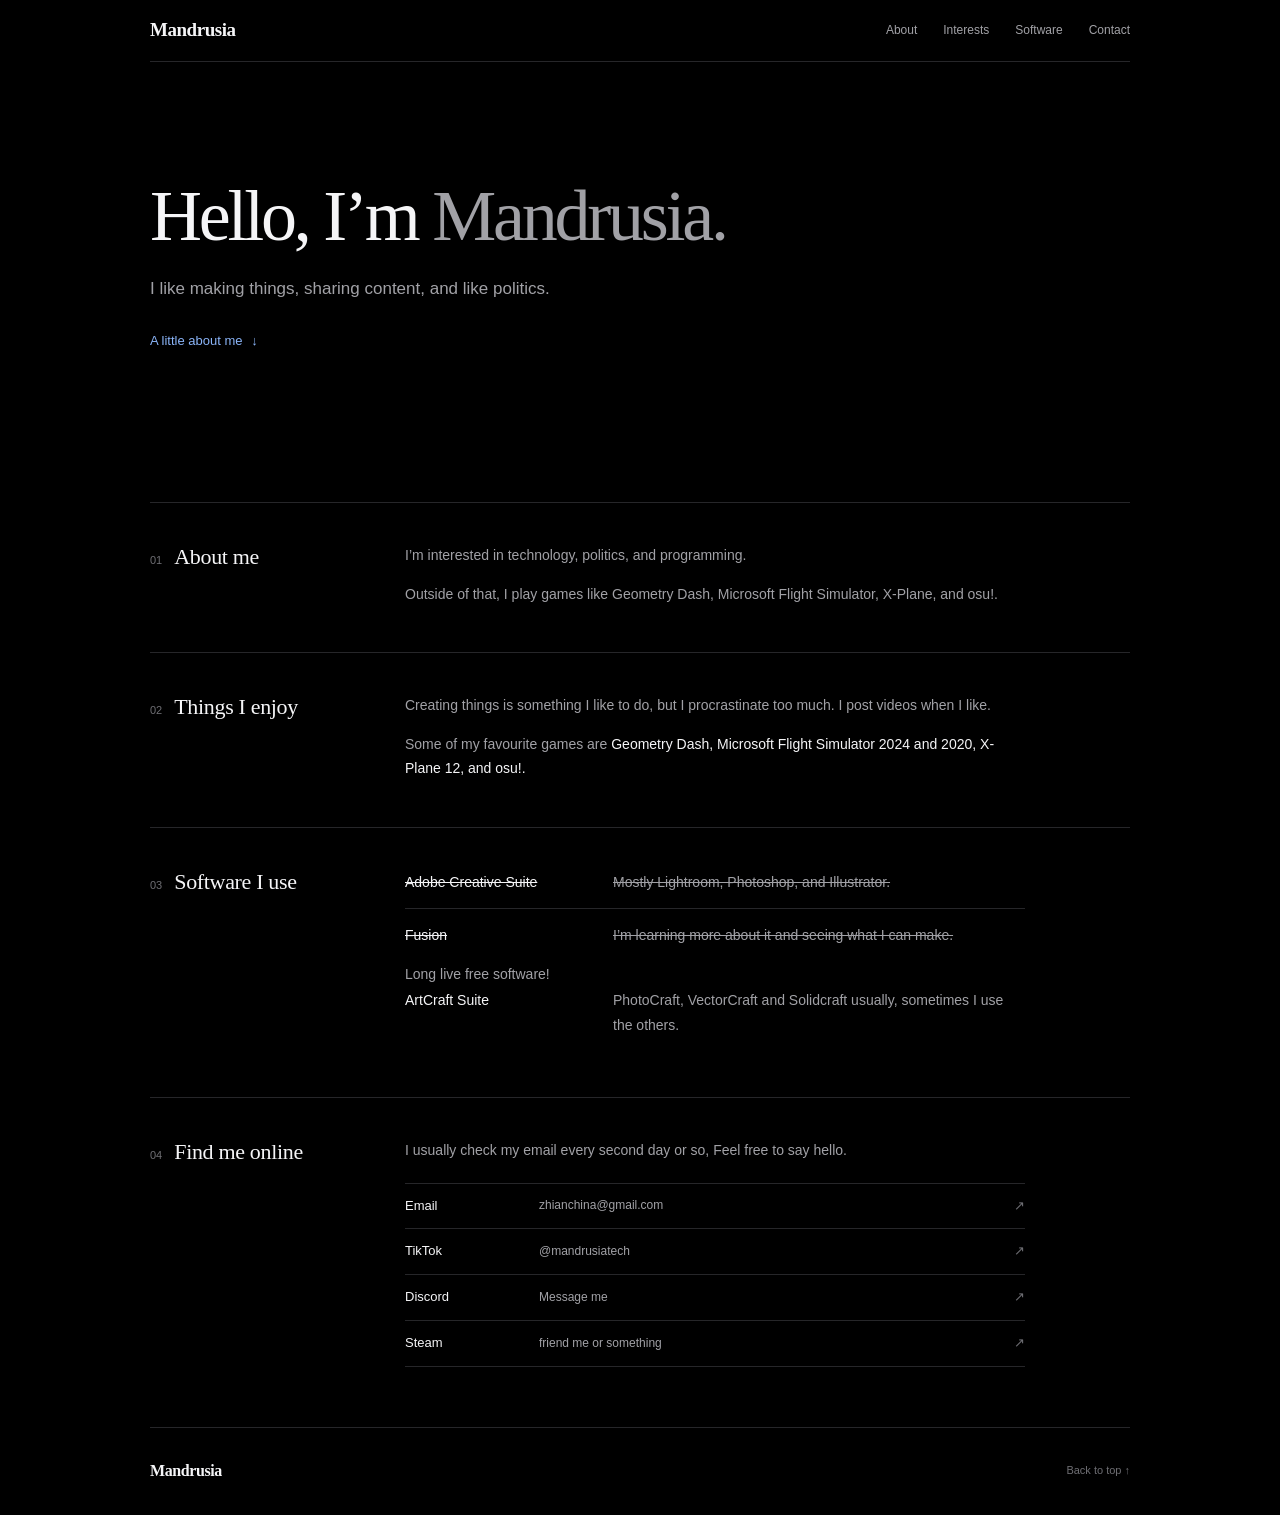
==== commit 372382cd: "Revise content and title in index.html Updated the title and modified various sections to reflect ch" ====
--- a/index.html
+++ b/index.html
@@ -5,7 +5,7 @@
   <meta name="viewport" content="width=device-width, initial-scale=1" />
   <meta name="theme-color" content="#000000" />
   <meta name="description" content="A little about Mandrusia: technology, creative projects, games, and the things I enjoy." />
-  <title>Mandrusia — personal website</title>
+  <title>Mandrusia ☆</title>
   <link rel="stylesheet" href="styles.css" />
 </head>
 <body>
@@ -22,24 +22,23 @@
 
     <main id="top">
       <section class="hero" aria-labelledby="greeting">
-        <p class="eyebrow">A personal website</p>
         <h1 id="greeting">Hello, I’m <span>Mandrusia.</span></h1>
-        <p class="lead">I like making things, learning as I go, and sharing a video now and then. This is a little place to say hello and share what I’m into.</p>
+        <p class="lead">I like making things, sharing content, and like politics.</p>
         <a class="inline-link" href="#about">A little about me <span aria-hidden="true">↓</span></a>
       </section>
 
       <section class="content-section" id="about">
         <div class="section-heading"><span class="section-number">01</span><h2>About me</h2></div>
         <div class="section-body">
-          <p>I’m interested in technology, politics, and the many ways people make things. I enjoy exploring new ideas, getting creative, and figuring out how things work.</p>
-          <p>Outside of that, I play games like Geometry Dash, Microsoft Flight Simulator, X-Plane, and osu!. I’m bisexual, and happy to be open about it.</p>
+          <p>I’m interested in technology, politics, and programming.</p>
+          <p>Outside of that, I play games like Geometry Dash, Microsoft Flight Simulator, X-Plane, and osu!.</p>
         </div>
       </section>
 
       <section class="content-section" id="interests">
         <div class="section-heading"><span class="section-number">02</span><h2>Things I enjoy</h2></div>
         <div class="section-body">
-          <p>Creating things, tinkering with technology, and learning something new are all good ways to spend an afternoon. I also occasionally post videos.</p>
+          <p>Creating things is something I like to do, but I procrastinate too much. I post videos when I like.</p>
           <p>Some of my favourite games are <span class="plain-list">Geometry Dash, Microsoft Flight Simulator 2024 and 2020, X-Plane 12, and osu!.</span></p>
         </div>
       </section>
@@ -47,20 +46,34 @@
       <section class="content-section" id="software">
         <div class="section-heading"><span class="section-number">03</span><h2>Software I use</h2></div>
         <div class="section-body software-list">
-          <article><h3>Adobe Creative Suite</h3><p>Mostly Lightroom, Photoshop, and Illustrator.</p></article>
-          <article><h3>Fusion</h3><p>I’m learning more about it and seeing what I can make.</p></article>
+          <article>
+            <h3><s>Adobe Creative Suite</s></h3>
+            <p><s>Mostly Lightroom, Photoshop, and Illustrator.</s></p>
+          </article>
+          
+          <article>
+            <h3><s>Fusion</s></h3>
+            <p><s>I’m learning more about it and seeing what I can make.</s></p>
+          </article>
+          
+          <p class="free-software">Long live free software!</p>
+          
+          <article>
+            <h3>ArtCraft Suite</h3>
+            <p>PhotoCraft, VectorCraft and Solidcraft usually, sometimes I use the others.</p>
+          </article>
         </div>
       </section>
 
       <section class="content-section contact-section" id="contact">
         <div class="section-heading"><span class="section-number">04</span><h2>Find me online</h2></div>
         <div class="section-body">
-          <p>I usually check my email daily. Feel free to say hello.</p>
+          <p>I usually check my email every second day or so, Feel free to say hello.</p>
           <div class="social-links">
             <a href="mailto:zhianchina@gmail.com"><span>Email</span><span>zhianchina@gmail.com</span><b aria-hidden="true">↗</b></a>
             <a href="https://www.tiktok.com/@mandrusiatech" target="_blank" rel="noopener noreferrer"><span>TikTok</span><span>@mandrusiatech</span><b aria-hidden="true">↗</b></a>
             <a href="https://discord.com/users/693631240225685555" target="_blank" rel="noopener noreferrer"><span>Discord</span><span>Message me</span><b aria-hidden="true">↗</b></a>
-            <a href="https://steamcommunity.com/id/mandrusia/" target="_blank" rel="noopener noreferrer"><span>Steam</span><span>mandrusia</span><b aria-hidden="true">↗</b></a>
+            <a href="https://steamcommunity.com/id/mandrusia/" target="_blank" rel="noopener noreferrer"><span>Steam</span><span>friend me or something</span><b aria-hidden="true">↗</b></a>
           </div>
         </div>
       </section>
@@ -68,7 +81,6 @@
 
     <footer class="site-footer">
       <a class="site-name" href="#top">Mandrusia</a>
-      <p>Thanks for stopping by.</p>
       <a class="top-link" href="#top">Back to top ↑</a>
     </footer>
   </div>
--- a/styles.css
+++ b/styles.css
@@ -1,115 +1,72 @@
 :root {
   color-scheme: dark;
-  --bg: #10120f;
-  --panel: #171a16;
-  --text: #f1f0e9;
-  --muted: #a5a79d;
-  --line: rgba(225, 229, 211, .14);
-  --lime: #d4f36a;
-  --mono: "DM Mono", monospace;
-  --sans: "Manrope", system-ui, sans-serif;
+  --black: #000;
+  --surface: #080808;
+  --ink: #f5f5f7;
+  --secondary: #a1a1a6;
+  --quiet: #6e6e73;
+  --rule: #262629;
+  --link: #8ab4f8;
+  --serif: "Iowan Old Style", "Palatino Linotype", "Book Antiqua", Georgia, serif;
+  --sans: -apple-system, BlinkMacSystemFont, "Segoe UI", Helvetica, Arial, sans-serif;
 }
 * { box-sizing: border-box; }
-html { scroll-behavior: smooth; scroll-padding-top: 92px; }
-body { margin: 0; background: var(--bg); color: var(--text); font: 16px/1.7 var(--sans); }
+html { scroll-behavior: smooth; scroll-padding-top: 80px; }
+body { margin: 0; background: var(--black); color: var(--ink); font: 16px/1.55 var(--sans); -webkit-font-smoothing: antialiased; }
 a { color: inherit; text-decoration: none; }
-a:focus-visible { outline: 2px solid var(--lime); outline-offset: 5px; }
-::selection { color: var(--bg); background: var(--lime); }
-.site-shell { width: min(1200px, calc(100% - 88px)); margin-inline: auto; }
-.site-header { height: 88px; display: flex; align-items: center; justify-content: space-between; border-bottom: 1px solid var(--line); }
-.wordmark { display: inline-flex; gap: 10px; align-items: center; font-size: 14px; font-weight: 800; letter-spacing: -.04em; }
-.wordmark-mark { font-size: 19px; letter-spacing: -.1em; }
-.wordmark-mark span { color: var(--lime); }
-.site-header nav { display: flex; gap: 38px; color: var(--muted); font-size: 12px; }
-.site-header nav a, .header-link, .text-link { transition: color .2s ease; }
-.site-header nav a:hover, .header-link:hover, .text-link:hover { color: var(--lime); }
-.header-link { font-size: 12px; font-weight: 700; }
-.header-link span { color: var(--lime); margin-left: 8px; }
-.hero { min-height: 590px; padding: 105px 0 28px; position: relative; display: grid; grid-template-columns: 1fr 420px; align-items: center; }
-.hero-copy { position: relative; z-index: 1; padding-bottom: 48px; }
-.eyebrow, .section-label, .hero-meta, .art-label, .art-number, .card-index, .back-top { font: 10px/1.5 var(--mono); letter-spacing: .09em; }
-.eyebrow { display: flex; align-items: center; gap: 10px; color: var(--muted); text-transform: uppercase; }
-.status-dot { width: 7px; height: 7px; border-radius: 50%; background: var(--lime); box-shadow: 0 0 14px rgba(212,243,106,.55); }
-h1 { margin: 28px 0 22px; font-size: clamp(54px, 7.6vw, 94px); line-height: .99; letter-spacing: -.085em; font-weight: 600; }
-h1 span { color: var(--lime); }
-.hero-intro { max-width: 475px; color: var(--muted); font-size: 15px; line-height: 1.9; }
-.hero-actions { display: flex; align-items: center; gap: 27px; margin-top: 34px; }
-.button { display: inline-flex; gap: 22px; align-items: center; padding: 12px 17px; font-size: 11px; font-weight: 800; }
-.button-primary { color: #14170f; background: var(--lime); transition: transform .2s, background .2s; }
-.button-primary:hover { transform: translateY(-3px); background: #e3ff91; }
-.text-link { color: var(--muted); font-size: 11px; font-weight: 700; }
-.text-link span { margin-left: 8px; }
-.hero-art { justify-self: end; width: 390px; height: 390px; position: relative; display: grid; place-items: center; overflow: hidden; background: radial-gradient(ellipse at center, #242a1d 0%, #171a14 48%, #10120f 72%); }
-.hero-art::before { position: absolute; content: ""; inset: 0; opacity: .22; background-image: linear-gradient(rgba(255,255,255,.06) 1px, transparent 1px), linear-gradient(90deg, rgba(255,255,255,.06) 1px, transparent 1px); background-size: 38px 38px; mask-image: radial-gradient(ellipse, black, transparent 75%); }
-.orbit { position: absolute; border: 1px solid rgba(212,243,106,.16); border-radius: 50%; transform: rotate(-28deg); }
-.orbit-one { width: 310px; height: 126px; }
-.orbit-two { width: 355px; height: 205px; transform: rotate(43deg); }
-.orb { position: absolute; border-radius: 50%; }
-.orb-large { width: 168px; height: 168px; background: radial-gradient(circle at 34% 28%, #edffb7 0%, #d4f36a 19%, #829d3c 52%, #343c24 76%); box-shadow: inset -13px -17px 32px rgba(0,0,0,.42), 0 0 75px rgba(186,218,95,.19); }
-.orb-small { width: 31px; height: 31px; top: 66px; right: 60px; background: radial-gradient(circle at 35% 30%, #f3ffcf, #9db551 60%, #4b5b2d); box-shadow: 0 0 28px rgba(212,243,106,.22); }
-.art-label { position: absolute; color: #a6ad91; font-size: 8px; }
-.label-top { top: 30px; left: 28px; }.label-bottom { bottom: 27px; right: 27px; }
-.art-cross { position: absolute; color: var(--lime); font: 20px var(--mono); }
-.cross-one { top: 102px; left: 67px; }.cross-two { bottom: 100px; right: 72px; }
-.art-number { position: absolute; bottom: 27px; left: 28px; color: #606653; }
-.hero-meta { position: absolute; bottom: 24px; left: 0; right: 0; border-top: 1px solid var(--line); padding-top: 14px; display: flex; justify-content: space-between; color: #777b70; font-size: 8px; }
-.hero-meta i { display: inline-block; width: 5px; height: 5px; margin: 0 0 1px 7px; background: var(--lime); border-radius: 50%; }
-.section-grid { display: grid; grid-template-columns: 190px minmax(0, 1fr); border-top: 1px solid var(--line); padding: 92px 0; }
-.section-label { color: #888d7d; text-transform: uppercase; padding-top: 11px; }
-.section-label span { color: var(--lime); margin-right: 12px; }
-.section-content h2 { margin: 0; font-size: clamp(33px, 4.4vw, 52px); line-height: 1.12; letter-spacing: -.065em; font-weight: 600; }
-.section-content h2 em { color: var(--lime); font-style: normal; }
-.intro-columns { display: grid; grid-template-columns: 1fr 1fr; gap: 50px; max-width: 800px; margin-top: 36px; }
-.intro-columns p, .social-content > div:first-child > p { margin: 0; color: var(--muted); font-size: 13px; line-height: 2; }
-.interests { padding-bottom: 100px; }
-.interest-grid { margin-top: 42px; display: grid; grid-template-columns: repeat(2, 1fr); gap: 12px; }
-.interest-card { position: relative; min-height: 218px; padding: 24px 25px; background: var(--panel); border: 1px solid rgba(225,229,211,.08); transition: border-color .25s, transform .25s; }
-.interest-card:hover { transform: translateY(-4px); border-color: rgba(212,243,106,.4); }
-.card-index { color: #73786b; font-size: 8px; }
-.card-icon { position: absolute; top: 23px; right: 25px; color: var(--lime); font-family: var(--mono); font-size: 18px; }
-.icon-shape { font-size: 22px; }.icon-game { font-size: 23px; }.icon-video { font-size: 15px; }
-.interest-card h3 { margin: 27px 0 7px; font-size: 17px; letter-spacing: -.04em; }
-.interest-card p { max-width: 340px; margin: 0; color: var(--muted); font-size: 11px; line-height: 1.9; }
-.card-arrow { position: absolute; bottom: 22px; right: 25px; color: #777b70; font-size: 13px; }
-.socials { padding-bottom: 106px; }
-.social-content { display: grid; grid-template-columns: .8fr 1.2fr; gap: 55px; }
-.social-content > div:first-child > p { max-width: 300px; margin-top: 17px; font-size: 11px; }
-.social-links { border-top: 1px solid var(--line); }
-.social-links a { display: grid; grid-template-columns: 1fr 1.5fr 20px; align-items: center; gap: 10px; padding: 15px 1px; border-bottom: 1px solid var(--line); font-size: 11px; transition: color .2s; }
-.social-links a span:nth-child(2) { color: #858a7c; font: 9px var(--mono); }
-.social-links a b { justify-self: end; color: var(--lime); font-weight: 400; }
-.social-links a:hover { color: var(--lime); }
-.site-footer { min-height: 88px; border-top: 1px solid var(--line); display: flex; align-items: center; justify-content: space-between; }
-.site-footer p { color: #858a7c; font-size: 10px; }.site-footer p span { color: var(--lime); padding: 0 4px; }
-.back-top { color: #858a7c; font-size: 8px; transition: color .2s; }.back-top:hover { color: var(--lime); }
-@media (max-width: 850px) {
-  .site-shell { width: min(100% - 48px, 650px); }
-  .hero { grid-template-columns: 1fr 300px; min-height: 530px; padding-top: 80px; }
-  .hero-art { width: 290px; height: 320px; }.orb-large { width: 132px; height: 132px; }
-  .orbit-one { width: 260px; }.orbit-two { width: 290px; }
-  .section-grid { grid-template-columns: 135px minmax(0,1fr); padding: 72px 0; }
-  .social-content { grid-template-columns: 1fr; gap: 28px; }
+a:focus-visible { outline: 2px solid var(--link); outline-offset: 5px; }
+::selection { color: #000; background: #d9e7ff; }
+.page { width: min(980px, calc(100% - 56px)); margin: 0 auto; }
+.site-header { min-height: 62px; display: flex; align-items: center; justify-content: space-between; gap: 30px; border-bottom: 1px solid var(--rule); }
+.site-name { font: 600 19px/1.2 var(--serif); letter-spacing: -.025em; }
+.site-header nav { display: flex; gap: 26px; color: var(--secondary); font-size: 12px; }
+.site-header nav a, .top-link { transition: color .18s ease; }
+.site-header nav a:hover, .top-link:hover { color: var(--ink); }
+.hero { min-height: 440px; padding: 116px 0 92px; max-width: 720px; }
+.eyebrow, .section-number { color: var(--quiet); font-size: 11px; }
+.eyebrow { margin: 0 0 18px; }
+h1, h2, h3, p { margin-top: 0; }
+h1 { margin-bottom: 22px; font: 500 clamp(43px, 7.8vw, 72px)/1.06 var(--serif); letter-spacing: -.045em; }
+h1 span { color: var(--secondary); }
+.lead { max-width: 580px; margin-bottom: 25px; color: var(--secondary); font-size: 17px; line-height: 1.55; }
+.inline-link { color: var(--link); font-size: 13px; }
+.inline-link span { margin-left: 5px; }
+.content-section { display: grid; grid-template-columns: 225px minmax(0, 1fr); gap: 30px; padding: 40px 0 46px; border-top: 1px solid var(--rule); }
+.section-heading { display: flex; align-items: baseline; gap: 12px; }
+.section-number { font-variant-numeric: tabular-nums; }
+h2 { margin: 0; font: 500 22px/1.3 var(--serif); letter-spacing: -.015em; }
+.section-body { max-width: 620px; color: var(--secondary); font-size: 14px; line-height: 1.75; }
+.section-body p { margin-bottom: 14px; }
+.section-body p:last-child { margin-bottom: 0; }
+.plain-list { color: var(--ink); }
+.software-list article { display: grid; grid-template-columns: 190px minmax(0,1fr); gap: 18px; padding: 2px 0 14px; }
+.software-list article + article { padding-top: 14px; border-top: 1px solid var(--rule); }
+.software-list h3 { margin: 0; color: var(--ink); font-size: 14px; font-weight: 500; }
+.software-list p { margin: 0; }
+.social-links { margin-top: 20px; border-top: 1px solid var(--rule); }
+.social-links a { display: grid; grid-template-columns: 120px 1fr 18px; gap: 14px; align-items: center; padding: 11px 0; border-bottom: 1px solid var(--rule); color: var(--ink); font-size: 13px; transition: color .18s ease; }
+.social-links a span:nth-child(2) { color: var(--secondary); font-size: 12px; }
+.social-links a b { justify-self: end; color: var(--quiet); font-size: 13px; font-weight: 400; }
+.social-links a:hover, .social-links a:hover b { color: var(--link); }
+.site-footer { min-height: 88px; margin-top: 14px; display: flex; align-items: center; justify-content: space-between; gap: 20px; border-top: 1px solid var(--rule); }
+.site-footer .site-name { font-size: 16px; }
+.site-footer p, .top-link { margin: 0; color: var(--quiet); font-size: 11px; }
+@media (max-width: 650px) {
+  .page { width: calc(100% - 40px); }
+  .site-header { min-height: 58px; }
+  .site-header nav { gap: 14px; font-size: 11px; }
+  .hero { min-height: auto; padding: 94px 0 74px; }
+  .content-section { grid-template-columns: 1fr; gap: 17px; padding: 30px 0 34px; }
+  .software-list article { grid-template-columns: 1fr; gap: 3px; }
+  .site-footer { flex-wrap: wrap; min-height: 80px; padding: 18px 0; }
 }
-@media (max-width: 620px) {
-  html { scroll-padding-top: 20px; }
-  .site-shell { width: calc(100% - 38px); }
-  .site-header { height: 70px; }.site-header nav { gap: 14px; font-size: 10px; }.header-link { display: none; }
-  .hero { display: flex; flex-direction: column; align-items: stretch; padding: 70px 0 25px; }
-  .hero-copy { padding-bottom: 15px; } h1 { font-size: clamp(51px, 13vw, 76px); }
-  .hero-art { width: 100%; height: 285px; margin: 5px auto 40px; }
-  .hero-meta { font-size: 7px; }
-  .section-grid { display: block; padding: 62px 0; }
-  .section-label { margin-bottom: 28px; }
-  .section-content h2 { font-size: 38px; }
-  .intro-columns { grid-template-columns: 1fr; gap: 16px; margin-top: 25px; }
-  .interest-grid { grid-template-columns: 1fr; margin-top: 27px; }
-  .interest-card { min-height: 190px; }
-  .social-content { gap: 25px; }
-  .social-links a { grid-template-columns: .8fr 1.5fr 16px; }
-  .site-footer { min-height: 80px; flex-wrap: wrap; gap: 8px; padding: 18px 0; }
-  .site-footer p { order: 1; width: 100%; margin: 0; }
-  .back-top { margin-left: auto; }
+@media (max-width: 410px) {
+  .site-header nav { gap: 10px; font-size: 10px; }
+  .site-name { font-size: 17px; }
+  .social-links a { grid-template-columns: 75px 1fr 14px; gap: 8px; font-size: 12px; }
+  .social-links a span:nth-child(2) { font-size: 11px; }
 }
 @media (prefers-reduced-motion: reduce) {
-  *, *::before, *::after { scroll-behavior: auto !important; transition-duration: .01ms !important; animation-duration: .01ms !important; }
+  html { scroll-behavior: auto; }
+  *, *::before, *::after { transition-duration: .01ms !important; }
 }
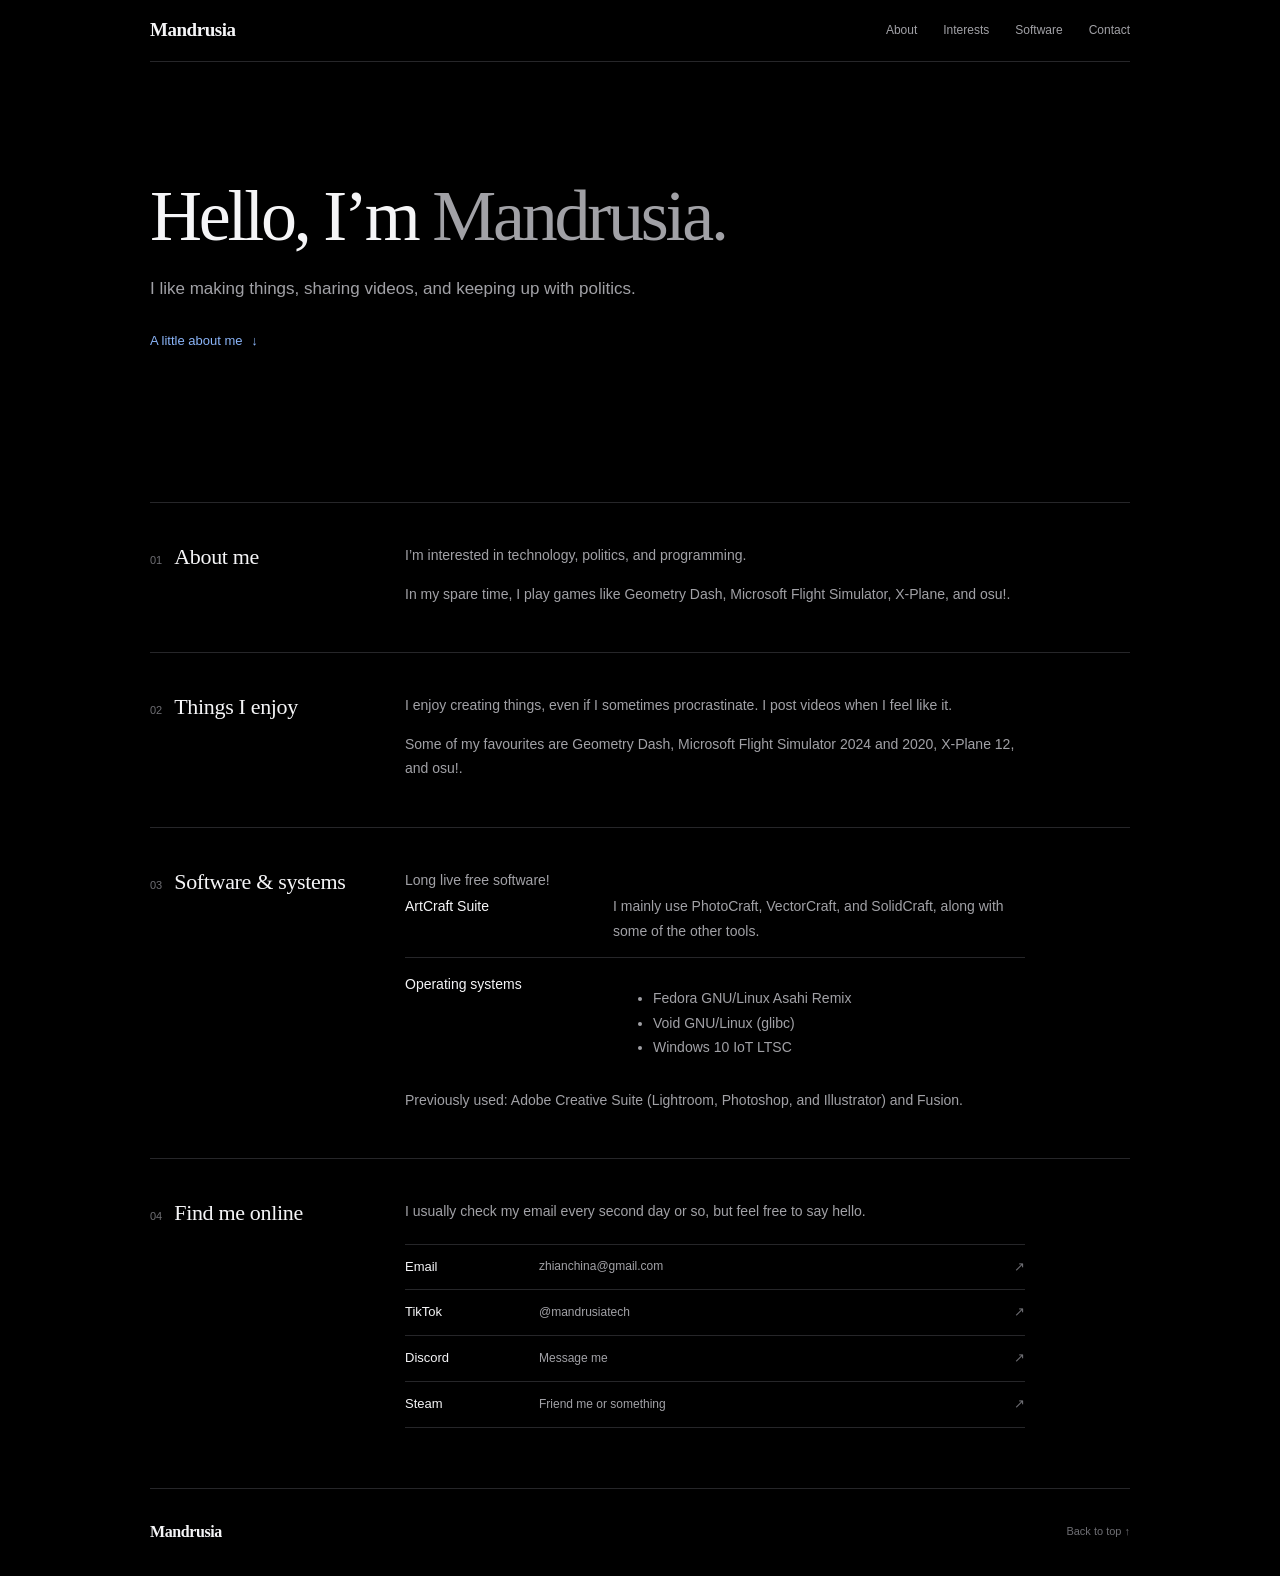
==== commit 709b6355: "Add operating systems and polish personal copy" ====
--- a/index.html
+++ b/index.html
@@ -4,7 +4,7 @@
   <meta charset="utf-8" />
   <meta name="viewport" content="width=device-width, initial-scale=1" />
   <meta name="theme-color" content="#000000" />
-  <meta name="description" content="A little about Mandrusia: technology, creative projects, games, and the things I enjoy." />
+  <meta name="description" content="A little about Mandrusia: technology, politics, programming, games, and the things I enjoy." />
   <title>Mandrusia ☆</title>
   <link rel="stylesheet" href="styles.css" />
 </head>
@@ -23,7 +23,7 @@
     <main id="top">
       <section class="hero" aria-labelledby="greeting">
         <h1 id="greeting">Hello, I’m <span>Mandrusia.</span></h1>
-        <p class="lead">I like making things, sharing content, and like politics.</p>
+        <p class="lead">I like making things, sharing videos, and keeping up with politics.</p>
         <a class="inline-link" href="#about">A little about me <span aria-hidden="true">↓</span></a>
       </section>
 
@@ -31,49 +31,47 @@
         <div class="section-heading"><span class="section-number">01</span><h2>About me</h2></div>
         <div class="section-body">
           <p>I’m interested in technology, politics, and programming.</p>
-          <p>Outside of that, I play games like Geometry Dash, Microsoft Flight Simulator, X-Plane, and osu!.</p>
+          <p>In my spare time, I play games like Geometry Dash, Microsoft Flight Simulator, X-Plane, and osu!.</p>
         </div>
       </section>
 
       <section class="content-section" id="interests">
         <div class="section-heading"><span class="section-number">02</span><h2>Things I enjoy</h2></div>
         <div class="section-body">
-          <p>Creating things is something I like to do, but I procrastinate too much. I post videos when I like.</p>
-          <p>Some of my favourite games are <span class="plain-list">Geometry Dash, Microsoft Flight Simulator 2024 and 2020, X-Plane 12, and osu!.</span></p>
+          <p>I enjoy creating things, even if I sometimes procrastinate. I post videos when I feel like it.</p>
+          <p>Some of my favourites are Geometry Dash, Microsoft Flight Simulator 2024 and 2020, X-Plane 12, and osu!.</p>
         </div>
       </section>
 
       <section class="content-section" id="software">
-        <div class="section-heading"><span class="section-number">03</span><h2>Software I use</h2></div>
+        <div class="section-heading"><span class="section-number">03</span><h2>Software &amp; systems</h2></div>
         <div class="section-body software-list">
-          <article>
-            <h3><s>Adobe Creative Suite</s></h3>
-            <p><s>Mostly Lightroom, Photoshop, and Illustrator.</s></p>
-          </article>
-          
-          <article>
-            <h3><s>Fusion</s></h3>
-            <p><s>I’m learning more about it and seeing what I can make.</s></p>
-          </article>
-          
           <p class="free-software">Long live free software!</p>
-          
           <article>
             <h3>ArtCraft Suite</h3>
-            <p>PhotoCraft, VectorCraft and Solidcraft usually, sometimes I use the others.</p>
+            <p>I mainly use PhotoCraft, VectorCraft, and SolidCraft, along with some of the other tools.</p>
           </article>
+          <article>
+            <h3>Operating systems</h3>
+            <ul class="system-list">
+              <li>Fedora GNU/Linux Asahi Remix</li>
+              <li>Void GNU/Linux (glibc)</li>
+              <li>Windows 10 IoT LTSC</li>
+            </ul>
+          </article>
+          <p class="previously-used">Previously used: Adobe Creative Suite (Lightroom, Photoshop, and Illustrator) and Fusion.</p>
         </div>
       </section>
 
       <section class="content-section contact-section" id="contact">
         <div class="section-heading"><span class="section-number">04</span><h2>Find me online</h2></div>
         <div class="section-body">
-          <p>I usually check my email every second day or so, Feel free to say hello.</p>
+          <p>I usually check my email every second day or so, but feel free to say hello.</p>
           <div class="social-links">
             <a href="mailto:zhianchina@gmail.com"><span>Email</span><span>zhianchina@gmail.com</span><b aria-hidden="true">↗</b></a>
             <a href="https://www.tiktok.com/@mandrusiatech" target="_blank" rel="noopener noreferrer"><span>TikTok</span><span>@mandrusiatech</span><b aria-hidden="true">↗</b></a>
             <a href="https://discord.com/users/693631240225685555" target="_blank" rel="noopener noreferrer"><span>Discord</span><span>Message me</span><b aria-hidden="true">↗</b></a>
-            <a href="https://steamcommunity.com/id/mandrusia/" target="_blank" rel="noopener noreferrer"><span>Steam</span><span>friend me or something</span><b aria-hidden="true">↗</b></a>
+            <a href="https://steamcommunity.com/id/mandrusia/" target="_blank" rel="noopener noreferrer"><span>Steam</span><span>Friend me or something</span><b aria-hidden="true">↗</b></a>
           </div>
         </div>
       </section>
@@ -84,5 +82,22 @@
       <a class="top-link" href="#top">Back to top ↑</a>
     </footer>
   </div>
+  <script>
+    document.documentElement.classList.add("js");
+    const revealTargets = document.querySelectorAll(".hero, .content-section, .site-footer");
+    revealTargets.forEach((target) => target.classList.add("reveal"));
+
+    if ("IntersectionObserver" in window) {
+      const revealObserver = new IntersectionObserver((entries) => {
+        entries.forEach((entry) => {
+          entry.target.classList.toggle("is-visible", entry.isIntersecting);
+        });
+      }, { threshold: 0.12 });
+
+      revealTargets.forEach((target) => revealObserver.observe(target));
+    } else {
+      revealTargets.forEach((target) => target.classList.add("is-visible"));
+    }
+  </script>
 </body>
 </html>
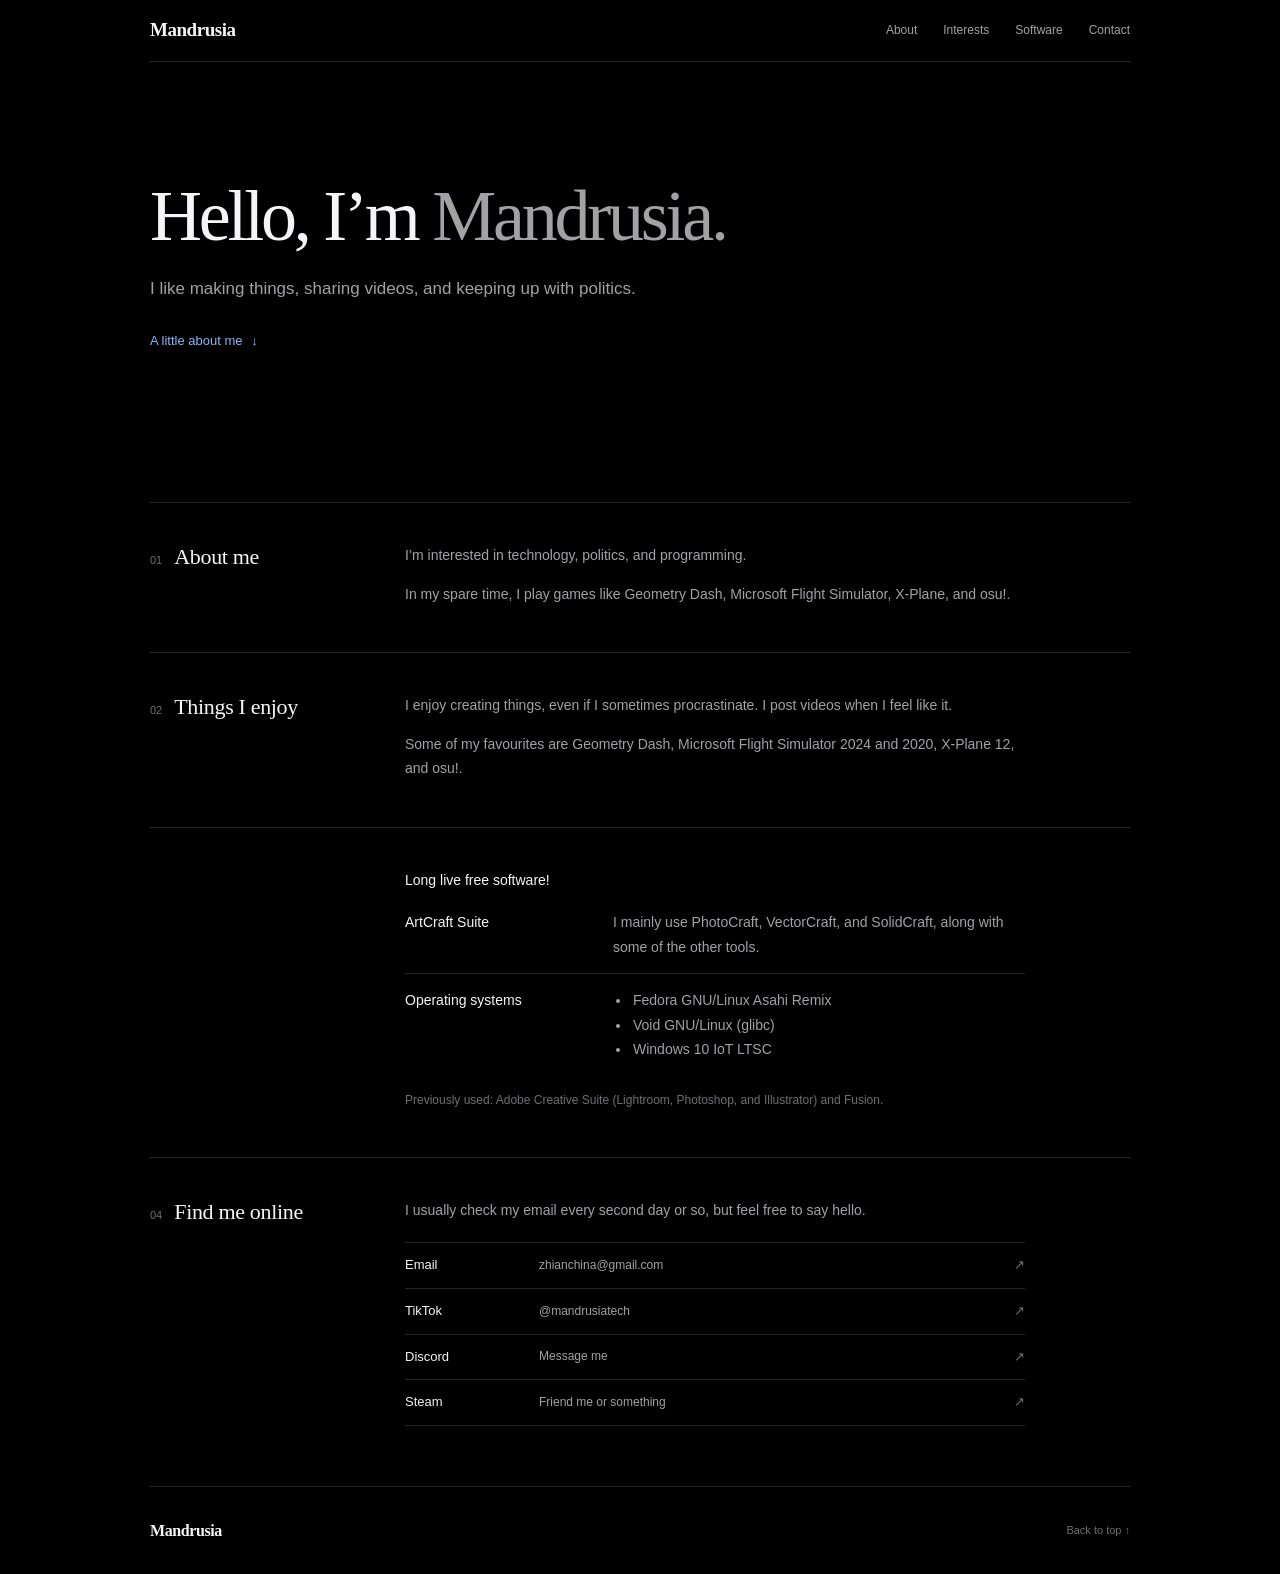
==== commit 7db5bd43: "Reveal personal site content as it enters and leaves view" ====
--- a/index.html
+++ b/index.html
@@ -84,20 +84,18 @@
   </div>
   <script>
     document.documentElement.classList.add("js");
-    const revealTargets = document.querySelectorAll(".hero, .content-section, .site-footer");
-    revealTargets.forEach((target) => target.classList.add("reveal"));
-
-    if ("IntersectionObserver" in window) {
-      const revealObserver = new IntersectionObserver((entries) => {
-        entries.forEach((entry) => {
-          entry.target.classList.toggle("is-visible", entry.isIntersecting);
-        });
-      }, { threshold: 0.12 });
-
-      revealTargets.forEach((target) => revealObserver.observe(target));
-    } else {
-      revealTargets.forEach((target) => target.classList.add("is-visible"));
-    }
+const revealTargets = document.querySelectorAll(".hero > *, .content-section > .section-heading, .section-body > *, .social-links a, .site-footer > *");
+revealTargets.forEach((target) => target.classList.add("reveal"));
+if ("IntersectionObserver" in window) {
+  const revealObserver = new IntersectionObserver((entries) => {
+    entries.forEach((entry) => {
+      entry.target.classList.toggle("is-visible", entry.isIntersecting);
+    });
+  }, { threshold: 0.12 });
+  revealTargets.forEach((target) => revealObserver.observe(target));
+} else {
+  revealTargets.forEach((target) => target.classList.add("is-visible"));
+}
   </script>
 </body>
 </html>
--- a/styles.css
+++ b/styles.css
@@ -23,8 +23,7 @@
 .site-header nav a, .top-link { transition: color .18s ease; }
 .site-header nav a:hover, .top-link:hover { color: var(--ink); }
 .hero { min-height: 440px; padding: 116px 0 92px; max-width: 720px; }
-.eyebrow, .section-number { color: var(--quiet); font-size: 11px; }
-.eyebrow { margin: 0 0 18px; }
+.section-number { color: var(--quiet); font-size: 11px; }
 h1, h2, h3, p { margin-top: 0; }
 h1 { margin-bottom: 22px; font: 500 clamp(43px, 7.8vw, 72px)/1.06 var(--serif); letter-spacing: -.045em; }
 h1 span { color: var(--secondary); }
@@ -38,11 +37,14 @@
 .section-body { max-width: 620px; color: var(--secondary); font-size: 14px; line-height: 1.75; }
 .section-body p { margin-bottom: 14px; }
 .section-body p:last-child { margin-bottom: 0; }
-.plain-list { color: var(--ink); }
-.software-list article { display: grid; grid-template-columns: 190px minmax(0,1fr); gap: 18px; padding: 2px 0 14px; }
-.software-list article + article { padding-top: 14px; border-top: 1px solid var(--rule); }
-.software-list h3 { margin: 0; color: var(--ink); font-size: 14px; font-weight: 500; }
-.software-list p { margin: 0; }
+.software-list article { display: grid; grid-template-columns: 190px minmax(0,1fr); gap: 18px; padding: 14px 0; }
+.software-list article + article { border-top: 1px solid var(--rule); }
+.software-list article h3 { margin: 0; color: var(--ink); font-size: 14px; font-weight: 500; }
+.software-list article p { margin: 0; }
+.software-list .free-software { margin-bottom: 4px; color: var(--ink); }
+.system-list { grid-column: 2; margin: 0; padding-left: 18px; }
+.system-list li { padding-left: 2px; }
+.previously-used { margin: 14px 0 0 !important; color: var(--quiet); font-size: 12px; }
 .social-links { margin-top: 20px; border-top: 1px solid var(--rule); }
 .social-links a { display: grid; grid-template-columns: 120px 1fr 18px; gap: 14px; align-items: center; padding: 11px 0; border-bottom: 1px solid var(--rule); color: var(--ink); font-size: 13px; transition: color .18s ease; }
 .social-links a span:nth-child(2) { color: var(--secondary); font-size: 12px; }
@@ -50,7 +52,9 @@
 .social-links a:hover, .social-links a:hover b { color: var(--link); }
 .site-footer { min-height: 88px; margin-top: 14px; display: flex; align-items: center; justify-content: space-between; gap: 20px; border-top: 1px solid var(--rule); }
 .site-footer .site-name { font-size: 16px; }
-.site-footer p, .top-link { margin: 0; color: var(--quiet); font-size: 11px; }
+.top-link { margin: 0; color: var(--quiet); font-size: 11px; }
+.js .reveal { opacity: 0; transform: translateY(16px); transition: opacity 500ms ease, transform 500ms ease; }
+.js .reveal.is-visible { opacity: 1; transform: translateY(0); }
 @media (max-width: 650px) {
   .page { width: calc(100% - 40px); }
   .site-header { min-height: 58px; }
@@ -58,6 +62,7 @@
   .hero { min-height: auto; padding: 94px 0 74px; }
   .content-section { grid-template-columns: 1fr; gap: 17px; padding: 30px 0 34px; }
   .software-list article { grid-template-columns: 1fr; gap: 3px; }
+  .system-list { grid-column: 1; }
   .site-footer { flex-wrap: wrap; min-height: 80px; padding: 18px 0; }
 }
 @media (max-width: 410px) {
@@ -68,5 +73,6 @@
 }
 @media (prefers-reduced-motion: reduce) {
   html { scroll-behavior: auto; }
+  .js .reveal, .js .reveal.is-visible { opacity: 1; transform: none; transition: none; }
   *, *::before, *::after { transition-duration: .01ms !important; }
 }
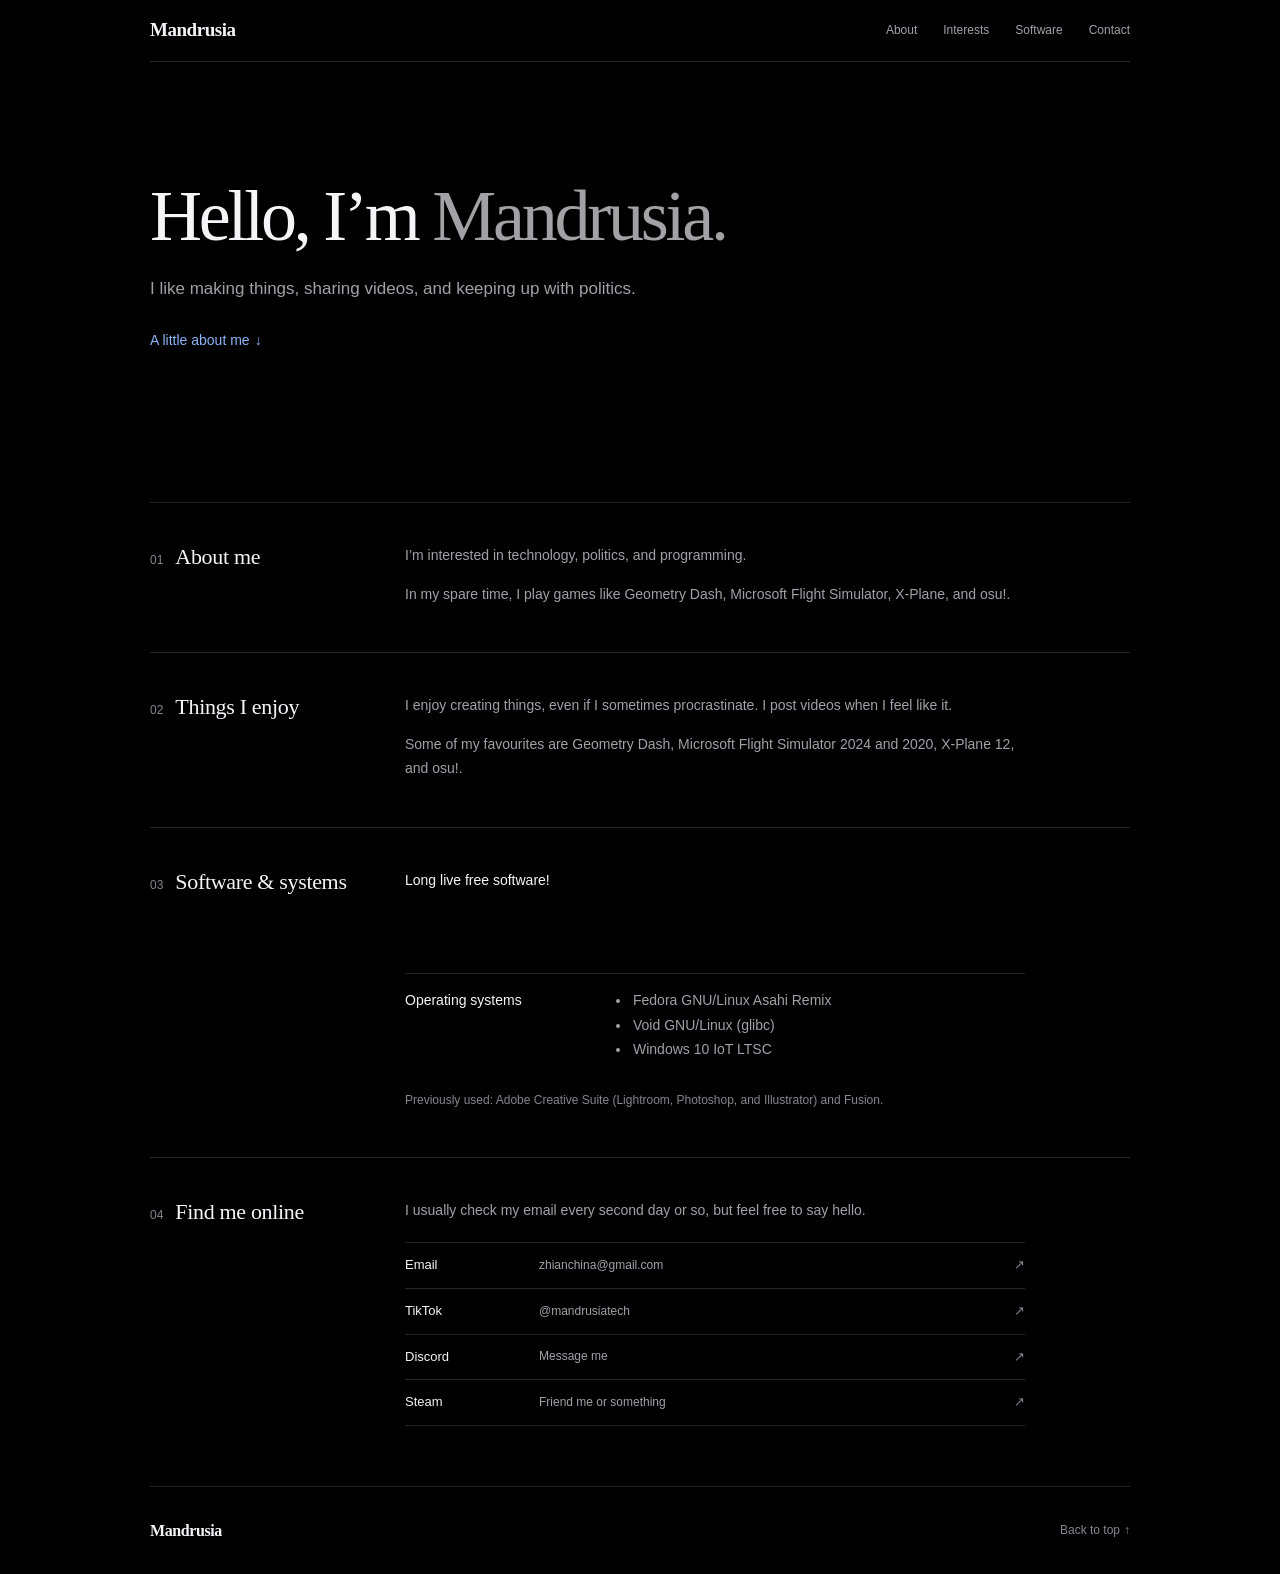
==== commit e3731cca: "Improve accessibility, responsive layout, motion handling, and add smoke tests" ====
--- a/index.html
+++ b/index.html
@@ -9,10 +9,11 @@
   <link rel="stylesheet" href="styles.css" />
 </head>
 <body>
-  <div class="page">
+  <div class="page" id="top">
+    <a class="skip-link visually-hidden" href="#main-content">Skip to main content</a>
     <header class="site-header">
       <a class="site-name" href="#top">Mandrusia</a>
-      <nav aria-label="Main navigation">
+      <nav aria-label="Primary">
         <a href="#about">About</a>
         <a href="#interests">Interests</a>
         <a href="#software">Software</a>
@@ -20,7 +21,7 @@
       </nav>
     </header>
 
-    <main id="top">
+    <main id="main-content" tabindex="-1">
       <section class="hero" aria-labelledby="greeting">
         <h1 id="greeting">Hello, I’m <span>Mandrusia.</span></h1>
         <p class="lead">I like making things, sharing videos, and keeping up with politics.</p>
@@ -68,10 +69,10 @@
         <div class="section-body">
           <p>I usually check my email every second day or so, but feel free to say hello.</p>
           <div class="social-links">
-            <a href="mailto:zhianchina@gmail.com"><span>Email</span><span>zhianchina@gmail.com</span><b aria-hidden="true">↗</b></a>
-            <a href="https://www.tiktok.com/@mandrusiatech" target="_blank" rel="noopener noreferrer"><span>TikTok</span><span>@mandrusiatech</span><b aria-hidden="true">↗</b></a>
-            <a href="https://discord.com/users/693631240225685555" target="_blank" rel="noopener noreferrer"><span>Discord</span><span>Message me</span><b aria-hidden="true">↗</b></a>
-            <a href="https://steamcommunity.com/id/mandrusia/" target="_blank" rel="noopener noreferrer"><span>Steam</span><span>Friend me or something</span><b aria-hidden="true">↗</b></a>
+            <a href="mailto:zhianchina@gmail.com"><span>Email</span><span>zhianchina@gmail.com</span><span class="external-arrow" aria-hidden="true">↗</span></a>
+            <a href="https://www.tiktok.com/@mandrusiatech" target="_blank" rel="noopener noreferrer"><span>TikTok</span><span>@mandrusiatech<span class="visually-hidden"> (opens in a new tab)</span></span><span class="external-arrow" aria-hidden="true">↗</span></a>
+            <a href="https://discord.com/users/693631240225685555" target="_blank" rel="noopener noreferrer"><span>Discord</span><span>Message me<span class="visually-hidden"> (opens in a new tab)</span></span><span class="external-arrow" aria-hidden="true">↗</span></a>
+            <a href="https://steamcommunity.com/id/mandrusia/" target="_blank" rel="noopener noreferrer"><span>Steam</span><span>Friend me or something<span class="visually-hidden"> (opens in a new tab)</span></span><span class="external-arrow" aria-hidden="true">↗</span></a>
           </div>
         </div>
       </section>
@@ -79,23 +80,51 @@
 
     <footer class="site-footer">
       <a class="site-name" href="#top">Mandrusia</a>
-      <a class="top-link" href="#top">Back to top ↑</a>
+      <a class="top-link" href="#top">Back to top <span aria-hidden="true">↑</span></a>
     </footer>
   </div>
   <script>
-    document.documentElement.classList.add("js");
-const revealTargets = document.querySelectorAll(".hero > *, .content-section > .section-heading, .section-body > *, .social-links a, .site-footer > *");
-revealTargets.forEach((target) => target.classList.add("reveal"));
-if ("IntersectionObserver" in window) {
-  const revealObserver = new IntersectionObserver((entries) => {
-    entries.forEach((entry) => {
-      entry.target.classList.toggle("is-visible", entry.isIntersecting);
-    });
-  }, { threshold: 0.12 });
-  revealTargets.forEach((target) => revealObserver.observe(target));
-} else {
-  revealTargets.forEach((target) => target.classList.add("is-visible"));
-}
+    (() => {
+      const reducedMotionQuery = window.matchMedia("(prefers-reduced-motion: reduce)");
+      if (!("IntersectionObserver" in window) || reducedMotionQuery.matches) {
+        return;
+      }
+
+      document.documentElement.classList.add("js");
+      const revealTargets = Array.from(
+        document.querySelectorAll(
+          ".hero > *, .content-section > .section-heading, .section-body > *, .social-links a, .site-footer > *"
+        )
+      );
+      revealTargets.forEach((target) => target.classList.add("reveal"));
+
+      const revealObserver = new IntersectionObserver(
+        (entries) => {
+          entries.forEach((entry) => {
+            entry.target.classList.toggle("is-visible", entry.isIntersecting);
+          });
+        },
+        { threshold: 0.05 }
+      );
+      revealTargets.forEach((target) => revealObserver.observe(target));
+
+      const revealHashTarget = () => {
+        if (!window.location.hash) return;
+        const target = document.getElementById(window.location.hash.slice(1));
+        if (!target) return;
+        target.querySelectorAll(".reveal").forEach((el) => el.classList.add("is-visible"));
+      };
+      revealHashTarget();
+      window.addEventListener("hashchange", revealHashTarget);
+
+      reducedMotionQuery.addEventListener?.("change", (event) => {
+        if (event.matches) {
+          revealObserver.disconnect();
+          document.documentElement.classList.remove("js");
+          revealTargets.forEach((target) => target.classList.remove("reveal", "is-visible"));
+        }
+      });
+    })();
   </script>
 </body>
 </html>
--- a/styles.css
+++ b/styles.css
@@ -1,78 +1,109 @@
 :root {
   color-scheme: dark;
   --black: #000;
-  --surface: #080808;
   --ink: #f5f5f7;
   --secondary: #a1a1a6;
-  --quiet: #6e6e73;
+  --quiet: #86868b;
   --rule: #262629;
   --link: #8ab4f8;
   --serif: "Iowan Old Style", "Palatino Linotype", "Book Antiqua", Georgia, serif;
   --sans: -apple-system, BlinkMacSystemFont, "Segoe UI", Helvetica, Arial, sans-serif;
 }
 * { box-sizing: border-box; }
-html { scroll-behavior: smooth; scroll-padding-top: 80px; }
-body { margin: 0; background: var(--black); color: var(--ink); font: 16px/1.55 var(--sans); -webkit-font-smoothing: antialiased; }
+html { scroll-behavior: smooth; scroll-padding-top: 4rem; }
+body { margin: 0; background: var(--black); color: var(--ink); font: 1rem/1.55 var(--sans); -webkit-font-smoothing: antialiased; }
 a { color: inherit; text-decoration: none; }
-a:focus-visible { outline: 2px solid var(--link); outline-offset: 5px; }
+a:focus-visible, main:focus-visible { outline: 2px solid var(--link); outline-offset: 4px; }
+main:focus { outline: none; }
 ::selection { color: #000; background: #d9e7ff; }
-.page { width: min(980px, calc(100% - 56px)); margin: 0 auto; }
-.site-header { min-height: 62px; display: flex; align-items: center; justify-content: space-between; gap: 30px; border-bottom: 1px solid var(--rule); }
-.site-name { font: 600 19px/1.2 var(--serif); letter-spacing: -.025em; }
-.site-header nav { display: flex; gap: 26px; color: var(--secondary); font-size: 12px; }
-.site-header nav a, .top-link { transition: color .18s ease; }
+.visually-hidden:where(:not(:focus-within, :active)) {
+  position: absolute !important;
+  clip-path: inset(50%) !important;
+  overflow: hidden !important;
+  width: 1px !important;
+  height: 1px !important;
+  margin: -1px !important;
+  padding: 0 !important;
+  border: 0 !important;
+  white-space: nowrap !important;
+}
+.skip-link:focus-visible {
+  position: fixed;
+  top: 0.75rem;
+  left: 0.75rem;
+  z-index: 100;
+  padding: 0.5rem 0.875rem;
+  border-radius: 0.25rem;
+  background: var(--ink);
+  color: var(--black);
+  font-size: 0.875rem;
+  font-weight: 600;
+}
+.page { width: min(980px, calc(100% - 3.5rem)); margin: 0 auto; }
+.site-header { min-height: 62px; padding-block: 0.5rem; display: flex; flex-wrap: wrap; align-items: center; justify-content: space-between; gap: 0.75rem 1.875rem; border-bottom: 1px solid var(--rule); }
+.site-name { min-block-size: 24px; display: inline-flex; align-items: center; font: 600 1.1875rem/1.2 var(--serif); letter-spacing: -.025em; }
+.site-header nav { display: flex; flex-wrap: wrap; gap: 0.5rem 1.625rem; color: var(--secondary); font-size: 0.75rem; }
+.site-header nav a, .top-link { min-block-size: 24px; display: inline-flex; align-items: center; transition: color .18s ease; }
 .site-header nav a:hover, .top-link:hover { color: var(--ink); }
-.hero { min-height: 440px; padding: 116px 0 92px; max-width: 720px; }
-.section-number { color: var(--quiet); font-size: 11px; }
+.hero { min-height: 440px; padding: 7.25rem 0 5.75rem; max-width: 720px; }
+.section-number { color: var(--quiet); font-size: 0.75rem; font-variant-numeric: tabular-nums; }
 h1, h2, h3, p { margin-top: 0; }
-h1 { margin-bottom: 22px; font: 500 clamp(43px, 7.8vw, 72px)/1.06 var(--serif); letter-spacing: -.045em; }
+h1 { margin-bottom: 1.375rem; font: 500 clamp(2.5rem, 1.4rem + 5vw, 4.5rem)/1.06 var(--serif); letter-spacing: -.045em; text-wrap: balance; }
 h1 span { color: var(--secondary); }
-.lead { max-width: 580px; margin-bottom: 25px; color: var(--secondary); font-size: 17px; line-height: 1.55; }
-.inline-link { color: var(--link); font-size: 13px; }
-.inline-link span { margin-left: 5px; }
-.content-section { display: grid; grid-template-columns: 225px minmax(0, 1fr); gap: 30px; padding: 40px 0 46px; border-top: 1px solid var(--rule); }
-.section-heading { display: flex; align-items: baseline; gap: 12px; }
-.section-number { font-variant-numeric: tabular-nums; }
-h2 { margin: 0; font: 500 22px/1.3 var(--serif); letter-spacing: -.015em; }
-.section-body { max-width: 620px; color: var(--secondary); font-size: 14px; line-height: 1.75; }
-.section-body p { margin-bottom: 14px; }
+.lead { max-width: 580px; margin-bottom: 1.5625rem; color: var(--secondary); font-size: 1.0625rem; line-height: 1.55; text-wrap: pretty; }
+.inline-link { min-block-size: 24px; display: inline-flex; align-items: center; color: var(--link); font-size: 0.875rem; transition: color .18s ease; }
+.inline-link:hover { color: var(--ink); }
+.inline-link span { margin-left: 0.3125rem; }
+.content-section { display: grid; grid-template-columns: 225px minmax(0, 1fr); gap: 1.875rem; padding: 2.5rem 0 2.875rem; border-top: 1px solid var(--rule); }
+.section-heading { display: flex; align-items: baseline; gap: 0.75rem; }
+h2 { margin: 0; font: 500 1.375rem/1.3 var(--serif); letter-spacing: -.015em; text-wrap: balance; }
+.section-body { max-width: 620px; color: var(--secondary); font-size: 0.875rem; line-height: 1.75; overflow-wrap: break-word; }
+.section-body p { margin-bottom: 0.875rem; text-wrap: pretty; }
 .section-body p:last-child { margin-bottom: 0; }
-.software-list article { display: grid; grid-template-columns: 190px minmax(0,1fr); gap: 18px; padding: 14px 0; }
+.software-list article { display: grid; grid-template-columns: 190px minmax(0, 1fr); gap: 1.125rem; padding: 0.875rem 0; }
 .software-list article + article { border-top: 1px solid var(--rule); }
-.software-list article h3 { margin: 0; color: var(--ink); font-size: 14px; font-weight: 500; }
+.software-list article h3 { margin: 0; color: var(--ink); font-size: 0.875rem; font-weight: 500; }
 .software-list article p { margin: 0; }
-.software-list .free-software { margin-bottom: 4px; color: var(--ink); }
-.system-list { grid-column: 2; margin: 0; padding-left: 18px; }
-.system-list li { padding-left: 2px; }
-.previously-used { margin: 14px 0 0 !important; color: var(--quiet); font-size: 12px; }
-.social-links { margin-top: 20px; border-top: 1px solid var(--rule); }
-.social-links a { display: grid; grid-template-columns: 120px 1fr 18px; gap: 14px; align-items: center; padding: 11px 0; border-bottom: 1px solid var(--rule); color: var(--ink); font-size: 13px; transition: color .18s ease; }
-.social-links a span:nth-child(2) { color: var(--secondary); font-size: 12px; }
-.social-links a b { justify-self: end; color: var(--quiet); font-size: 13px; font-weight: 400; }
-.social-links a:hover, .social-links a:hover b { color: var(--link); }
-.site-footer { min-height: 88px; margin-top: 14px; display: flex; align-items: center; justify-content: space-between; gap: 20px; border-top: 1px solid var(--rule); }
-.site-footer .site-name { font-size: 16px; }
-.top-link { margin: 0; color: var(--quiet); font-size: 11px; }
-.js .reveal { opacity: 0; transform: translateY(16px); transition: opacity 500ms ease, transform 500ms ease; }
-.js .reveal.is-visible { opacity: 1; transform: translateY(0); }
+.software-list .free-software { margin-bottom: 0.25rem; color: var(--ink); }
+.system-list { grid-column: 2; margin: 0; padding-left: 1.125rem; }
+.system-list li { padding-left: 0.125rem; }
+.section-body .previously-used { margin: 0.875rem 0 0; color: var(--quiet); font-size: 0.75rem; }
+.social-links { margin-top: 1.25rem; border-top: 1px solid var(--rule); }
+.social-links a { display: grid; grid-template-columns: 120px minmax(0, 1fr) 18px; gap: 0.875rem; align-items: center; padding: 0.6875rem 0; border-bottom: 1px solid var(--rule); color: var(--ink); font-size: 0.8125rem; transition: color .18s ease; }
+.social-links a:focus-visible { outline-offset: 2px; }
+.social-links a span:nth-child(2) { color: var(--secondary); font-size: 0.75rem; overflow-wrap: anywhere; }
+.social-links a .external-arrow { justify-self: end; color: var(--quiet); font-size: 0.8125rem; font-weight: 400; }
+.social-links a:hover, .social-links a:hover .external-arrow { color: var(--link); }
+.site-footer { min-height: 88px; margin-top: 0.875rem; display: flex; align-items: center; justify-content: space-between; gap: 1.25rem; border-top: 1px solid var(--rule); }
+.site-footer .site-name { font-size: 1rem; }
+.top-link { margin: 0; gap: 0.25rem; color: var(--quiet); font-size: 0.75rem; }
+@media (prefers-reduced-motion: no-preference) {
+  .js .reveal { opacity: 0; transform: translateY(16px); transition: opacity 500ms ease, transform 500ms ease; }
+  .js .reveal.is-visible, .js .reveal:focus-within { opacity: 1; transform: translateY(0); }
+}
 @media (max-width: 650px) {
-  .page { width: calc(100% - 40px); }
-  .site-header { min-height: 58px; }
-  .site-header nav { gap: 14px; font-size: 11px; }
-  .hero { min-height: auto; padding: 94px 0 74px; }
-  .content-section { grid-template-columns: 1fr; gap: 17px; padding: 30px 0 34px; }
-  .software-list article { grid-template-columns: 1fr; gap: 3px; }
+  .page { width: calc(100% - 2.5rem); }
+  .site-header { min-height: 58px; gap: 0.5rem 1.25rem; }
+  .site-header nav { gap: 0.25rem 0.875rem; font-size: 0.75rem; }
+  .hero { min-height: auto; padding: 5.875rem 0 4.625rem; }
+  .content-section { grid-template-columns: 1fr; gap: 1.0625rem; padding: 1.875rem 0 2.125rem; }
+  .software-list article { grid-template-columns: 1fr; gap: 0.1875rem; }
   .system-list { grid-column: 1; }
-  .site-footer { flex-wrap: wrap; min-height: 80px; padding: 18px 0; }
+  .site-footer { flex-wrap: wrap; min-height: 80px; padding: 1.125rem 0; }
 }
 @media (max-width: 410px) {
-  .site-header nav { gap: 10px; font-size: 10px; }
-  .site-name { font-size: 17px; }
-  .social-links a { grid-template-columns: 75px 1fr 14px; gap: 8px; font-size: 12px; }
-  .social-links a span:nth-child(2) { font-size: 11px; }
+  .site-header nav { gap: 0.25rem 0.625rem; }
+  .site-name { font-size: 1.0625rem; }
+  .social-links a { grid-template-columns: minmax(72px, auto) minmax(0, 1fr) 14px; gap: 0.5rem; font-size: 0.75rem; }
+  .social-links a span:nth-child(2) { font-size: 0.75rem; }
 }
 @media (prefers-reduced-motion: reduce) {
   html { scroll-behavior: auto; }
   .js .reveal, .js .reveal.is-visible { opacity: 1; transform: none; transition: none; }
-  *, *::before, *::after { transition-duration: .01ms !important; }
 }
+@media (forced-colors: active) {
+  a:focus-visible, main:focus-visible, .skip-link:focus-visible { outline: 2px solid Highlight; }
+}
+@media print {
+  .js .reveal { opacity: 1 !important; transform: none !important; }
+}
